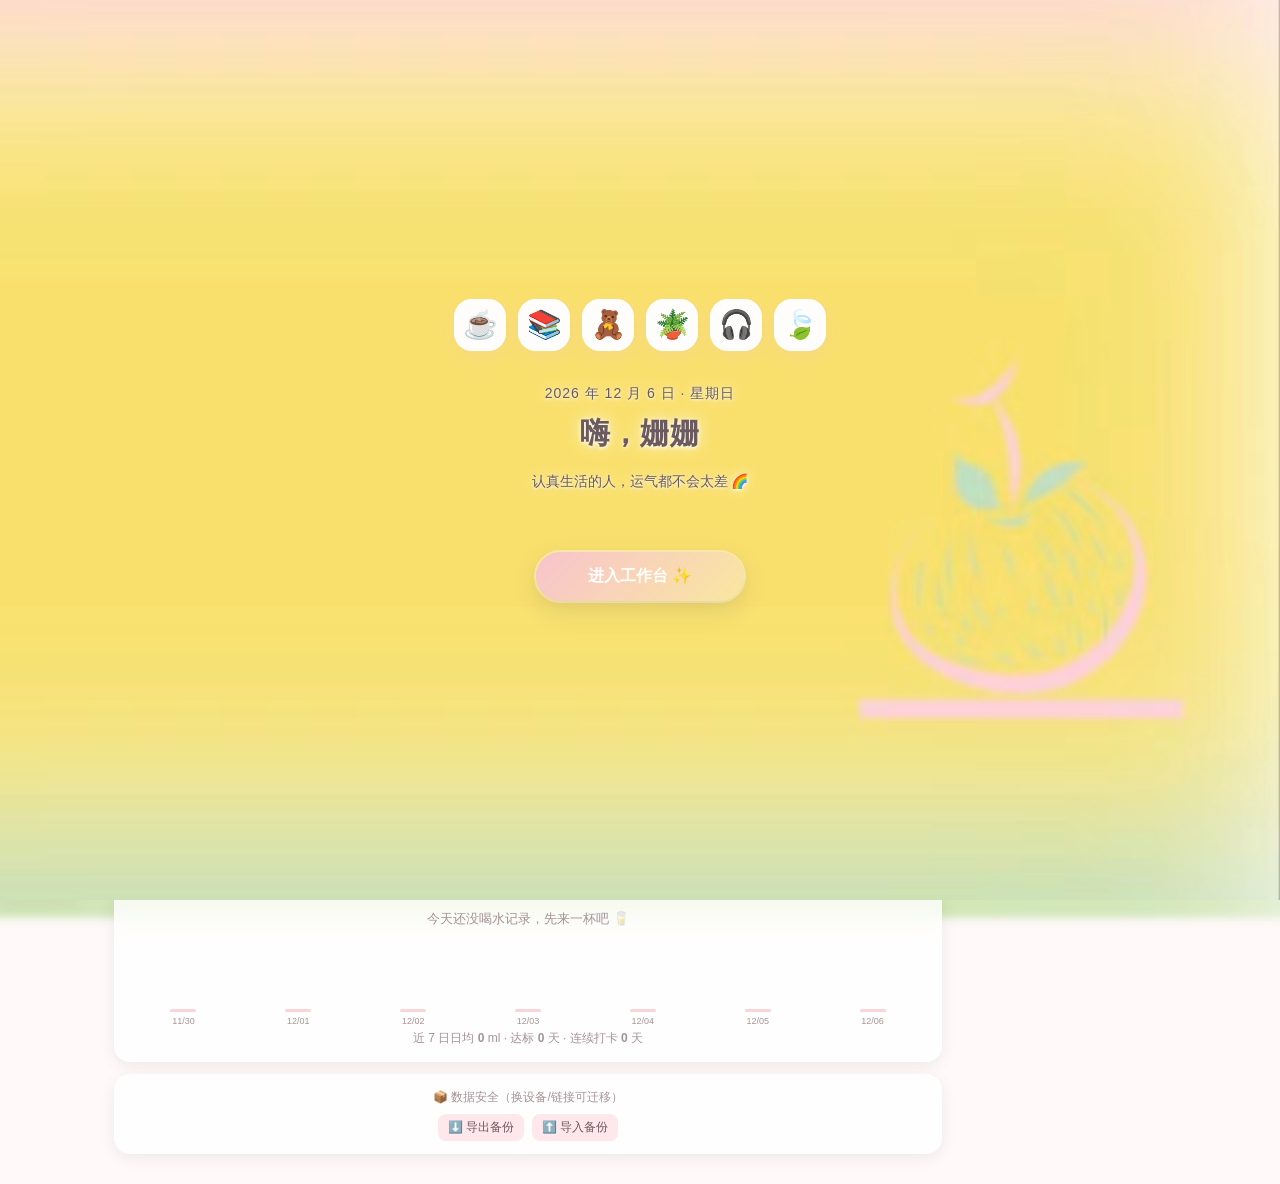
==== index.html @ f8df820a "Add files via upload" ====
<!DOCTYPE html>
<html lang="zh-CN">
<head>
<meta charset="UTF-8">
<meta name="viewport" content="width=device-width, initial-scale=1, viewport-fit=cover, user-scalable=no">
<meta name="theme-color" content="#FFF0F3">
<meta name="apple-mobile-web-app-capable" content="yes">
<meta name="mobile-web-app-capable" content="yes">
<meta name="apple-mobile-web-app-status-bar-style" content="default">
<meta name="apple-mobile-web-app-title" content="姗姗工作台">
<link rel="manifest" href="manifest.json?v=20260804q">
<link rel="icon" href="favicon-64.png?v=20260804q" type="image/png" sizes="64x64">
<link rel="icon" href="icon.svg?v=20260804q" type="image/svg+xml">
<link rel="apple-touch-icon" href="apple-touch-icon.png?v=20260804q" sizes="180x180">
<title>姗姗工作台</title>
<link rel="stylesheet" href="style.css?v=20260824a">
</head>
<body>

<!-- 开屏启动页 -->
<div id="splash">
  <div class="sp-icons" id="spIcons"></div>
  <div class="sp-date" id="spDate"></div>
  <div class="sp-hi">嗨，姗姗</div>
  <div class="sp-quote" id="spQuote"></div>
  <button class="sp-enter" id="spEnter">进入工作台 ✨</button>
</div>

<!-- 底部固定快捷栏 -->
<nav id="sidebar"></nav>

<!-- 主内容区 -->
<main id="main"></main>

<script src="lunar.js?v=20260804q"></script>
<script src="icons.js?v=20260815v"></script>
<script src="app.js?v=20260816e"></script>
<script src="app2.js?v=20260824b"></script>
<script src="app3.js?v=20260804u"></script>
<script src="app4.js?v=20260824a"></script>
<script src="app5.js?v=20260804t"></script>
<script src="app6.js?v=20260824a"></script>
</body>
</html>
---- style.css ----
:root{
  --bg:#FFF9F9;
  --blue:#F8C3CD; --blue-d:#D98A9A; --blue-l:#FFE8EC; --blue-m:#FAD4D6;
  --amber:#F9E79F; --amber-l:#FFF9D6; --amber-d:#C9B556;
  --green:#B8E0D2; --green-l:#E4F5EE; --green-d:#7ABAA6;
  --ink:#6B5A5E; --muted:#A59296; --line:#F3E8E8; --r:16px;
  --sw:76px; --bh:64px; --ic-bg:#FFFDFB;
}
*{box-sizing:border-box;-webkit-tap-highlight-color:transparent;}
html,body{margin:0;padding:0;}
body{
  font-family:-apple-system,BlinkMacSystemFont,"PingFang SC","Microsoft YaHei",sans-serif;
  background:#FFF9F9;
  min-height:100vh;color:var(--ink);font-size:14px;
}
body::before{
  content:'';position:fixed;inset:0;z-index:-1;
  background:url('bg.jpg') no-repeat center center;
  background-size:cover;
  filter:blur(4px) brightness(1.02);
  transform:scale(1.04);
}
h2,h3,h4{margin:0;}
/* ============ 开屏页 ============ */
#splash{
  position:fixed;inset:0;z-index:200;
  background:url('bg.jpg') no-repeat center center;
  background-size:cover;
  display:flex;flex-direction:column;align-items:center;justify-content:center;
  text-align:center;padding:32px 24px;
  transition:opacity .4s ease;
}
.emoji-ic{font-size:24px;line-height:1;display:block;text-align:center;}
.mod-card .ic[onclick]{transition:transform .15s ease, box-shadow .15s ease;}
.mod-card .ic[onclick]:hover{transform:scale(1.08);box-shadow:0 2px 10px rgba(200,120,140,.28);}
.sp-icons{display:flex;gap:12px;justify-content:center;margin-bottom:8px;}
.sp-icons span{
  width:52px;height:52px;display:flex;align-items:center;justify-content:center;
  border-radius:18px;overflow:hidden;
  background:var(--ic-bg);
  box-shadow:0 6px 18px rgba(248,195,205,.22);
  animation:float 3s ease-in-out infinite;
}
.sp-icons .emoji-ic{font-size:28px;}
@keyframes float{0%,100%{transform:translateY(0)}50%{transform:translateY(-8px)}}
.sp-date{margin-top:26px;font-size:14px;color:var(--ink);letter-spacing:1px;text-shadow:0 1px 3px rgba(255,255,255,.95),0 0 12px rgba(255,255,255,.7);}
.sp-hi{margin-top:10px;font-size:30px;font-weight:700;color:var(--ink);text-shadow:0 1px 4px rgba(255,255,255,.98),0 0 16px rgba(255,255,255,.75);}
.sp-quote{
  margin-top:16px;min-height:44px;max-width:300px;font-size:14px;line-height:1.7;
  color:var(--ink);transition:opacity .5s;text-shadow:0 1px 3px rgba(255,255,255,.95),0 0 12px rgba(255,255,255,.7);
}
.sp-enter{
  margin-top:38px;border:none;cursor:pointer;
  padding:14px 52px;border-radius:99px;font-size:16px;font-weight:600;color:#fff;
  background:linear-gradient(135deg,var(--blue),var(--amber));
  box-shadow:0 8px 24px rgba(107,90,94,.18),0 0 0 2px rgba(255,255,255,.45);
}
.sp-enter:active{transform:scale(.96);}
/* ============ 底部固定快捷栏 ============ */
#sidebar{
  position:fixed;top:0;left:0;bottom:0;width:var(--sw);z-index:60;
  background:rgba(255,255,255,.82);backdrop-filter:blur(12px);
  border-right:1px solid rgba(255,255,255,.45);
  display:flex;flex-direction:column;align-items:stretch;justify-content:flex-start;
  padding:12px 0;gap:5px;overflow-y:auto;overflow-x:hidden;
  box-shadow:2px 0 18px rgba(107,90,94,.12);
}
.tb-item{
  width:100%;padding:9px 2px 7px;margin:0;border-radius:14px;cursor:pointer;
  display:flex;flex-direction:column;align-items:center;justify-content:center;gap:4px;
  color:var(--muted);font-size:9px;line-height:1.15;text-decoration:none;
}
.tb-item .ic{
  width:42px;height:42px;display:flex;align-items:center;justify-content:center;
  border-radius:16px;overflow:hidden;flex:none;
  background:var(--ic-bg);
  box-shadow:0 4px 14px rgba(248,195,205,.20);
}
.tb-item .ic .emoji-ic{font-size:21px;}
.tb-item .nm{text-align:center;white-space:nowrap;letter-spacing:.2px;}
.tb-item.active{
  background:linear-gradient(135deg,var(--blue-l),var(--amber-l));
  color:var(--ink);font-weight:600;
}
.tb-item.active .ic{background:rgba(255,255,255,.9);box-shadow:0 6px 18px rgba(248,195,205,.30);}
.tb-item:active{transform:scale(.95);}
/* ============ 首页模块网格 ============ */
.mod-grid{display:grid;grid-template-columns:repeat(3,1fr);gap:12px;}
.mod-card{
  display:flex;flex-direction:column;align-items:center;gap:8px;
  padding:16px 6px;border-radius:var(--r);
  background:rgba(255,255,255,.78);backdrop-filter:blur(8px);
  border:1px solid rgba(255,255,255,.45);cursor:pointer;transition:.15s;
  box-shadow:0 4px 14px rgba(107,90,94,.10);
}
.mod-card:active{transform:scale(.96);}
.mod-card .ic{
  width:50px;height:50px;display:flex;align-items:center;justify-content:center;
  border-radius:22px;overflow:hidden;
  background:var(--ic-bg);
  box-shadow:0 6px 18px rgba(248,195,205,.20);
}
.mod-card .ic .emoji-ic{font-size:26px;}
.mod-card .nm{font-size:12px;color:var(--ink);font-weight:500;}
.mod-card.last{background:linear-gradient(135deg,var(--blue-l),var(--amber-l));border-color:transparent;}
/* ============ 首页顶部：问候 + 时钟 + 日期 ============ */
.home-hero{
  text-align:center;padding:26px 16px 22px;margin-bottom:14px;
  border-radius:22px;
  background:linear-gradient(150deg,rgba(255,255,255,.86),rgba(255,232,236,.72));
  border:1px solid rgba(255,255,255,.55);
  box-shadow:0 8px 24px rgba(107,90,94,.10);
  backdrop-filter:blur(10px);
}
.hero-greet{font-size:15px;color:var(--ink);font-weight:600;letter-spacing:.5px;}
.hero-clock{
  font-size:52px;font-weight:800;line-height:1.15;margin:6px 0 2px;
  color:var(--ink);letter-spacing:2px;
  font-variant-numeric:tabular-nums;font-feature-settings:"tnum";
  text-shadow:0 4px 14px rgba(248,195,205,.45);
}
.hero-date{font-size:15px;font-weight:600;color:var(--ink);}
.hero-lunar{font-size:12px;color:var(--muted);margin-top:3px;}
/* ============ 首页语录卡 ============ */
.quote-card{text-align:center;}
.quote-zh{font-size:17px;font-weight:600;line-height:1.75;color:var(--ink);}
.quote-en{font-size:12.5px;color:var(--muted);font-style:italic;line-height:1.7;margin-top:6px;}
/* ============ 每日喝水 ============ */
.wt-total{text-align:center;margin:6px 0 8px;}
.wt-total b{font-size:32px;font-weight:800;color:var(--blue-d);font-variant-numeric:tabular-nums;}
.wt-total span{font-size:13px;color:var(--muted);}
.wt-track{height:12px;border-radius:99px;background:var(--blue-l);overflow:hidden;}
.wt-fill{height:100%;border-radius:99px;background:linear-gradient(90deg,var(--green),var(--blue));transition:width .35s ease;}
.wt-quick{display:flex;gap:8px;flex-wrap:wrap;justify-content:center;margin-top:12px;}
.wt-week{display:flex;align-items:flex-end;justify-content:space-between;gap:6px;height:70px;margin:14px 0 4px;}
.wt-col{flex:1;display:flex;flex-direction:column;align-items:center;justify-content:flex-end;gap:4px;}
.wt-bar2{width:100%;max-width:26px;border-radius:6px 6px 3px 3px;background:var(--blue-m);}
.wt-bar2.ok{background:var(--green);}
.wt-col span{font-size:9px;color:var(--muted);white-space:nowrap;}
/* ============ 主区 ============ */
#main{padding:18px 16px;max-width:860px;margin-left:calc(var(--sw) + 22px);margin-right:auto;}
.page-title{font-size:20px;font-weight:700;margin-bottom:4px;}
.page-sub{color:var(--muted);font-size:12px;margin-bottom:14px;}
.subtabs{display:flex;flex-wrap:wrap;gap:8px;margin:12px 0 14px;}
.subtabs .btn{flex:0 0 auto;}
.card{
  background:rgba(255,255,255,.78);backdrop-filter:blur(10px);
  border-radius:var(--r);padding:14px;margin-bottom:12px;
  border:1px solid rgba(255,255,255,.45);
  box-shadow:0 4px 14px rgba(107,90,94,.10);
}
.card h3{font-size:15px;margin-bottom:10px;display:flex;align-items:center;gap:6px;}
.row{display:flex;gap:8px;flex-wrap:wrap;align-items:center;}
.row.mt{margin-top:8px;}
input,select,textarea{
  border:1px solid rgba(255,255,255,.55);border-radius:12px;padding:9px 10px;font-size:14px;
  background:rgba(255,255,255,.72);backdrop-filter:blur(6px);
  color:var(--ink);outline:none;min-width:0;font-family:inherit;
}
input:focus,select:focus,textarea:focus{border-color:var(--blue);}
textarea{width:100%;resize:vertical;}
input[type=number]{width:86px;}
input[type=date],input[type=month],input[type=time]{width:auto;}
.grow{flex:1;min-width:120px;}
.btn{
  border:none;border-radius:12px;padding:9px 15px;font-size:13px;cursor:pointer;
  background:linear-gradient(135deg,var(--blue),var(--blue-m));color:#fff;font-weight:500;
  white-space:nowrap;
}
.btn.pink{background:linear-gradient(135deg,var(--blue),var(--amber));}
.btn.ghost{background:var(--blue-l);color:var(--ink);}
.btn.warn{background:var(--amber-l);color:var(--amber-d);}
.btn.sm{padding:5px 10px;font-size:12px;border-radius:8px;}
.btn:active{transform:scale(.96);}
.btn:disabled{opacity:.5;}
/* 列表 */
.list-item{
  display:flex;align-items:flex-start;gap:8px;padding:10px 2px;
  border-bottom:1px dashed var(--line);
}
.list-item:last-child{border-bottom:none;}
.li-main{flex:1;min-width:0;word-break:break-all;}
.li-sub{font-size:12px;color:var(--muted);margin-top:2px;word-break:break-all;white-space:pre-wrap;}
.empty{color:var(--muted);font-size:13px;text-align:center;padding:14px 0;}
/* 标签 */
.tag{display:inline-block;padding:2px 8px;border-radius:99px;font-size:11px;margin-right:4px;}
.tag.b{background:var(--blue-l);color:var(--blue-d);}
.tag.p{background:var(--amber-l);color:var(--amber-d);}
.tag.g{background:var(--green-l);color:var(--green-d);}
.tag.y{background:var(--amber-l);color:var(--amber-d);}
.tag.r{background:#FDEAE8;color:#D86A5C;}
/* 每日明细（按日分组） */
.day-group{margin-bottom:12px;padding:8px 10px;border-radius:14px;background:rgba(255,255,255,.45);border:1px solid rgba(255,255,255,.5);}
.day-group:last-child{margin-bottom:0;}
.day-head{display:flex;justify-content:space-between;align-items:center;margin-bottom:4px;cursor:pointer;user-select:none;}
.day-date{font-weight:700;color:var(--ink);font-size:13px;}
.day-sum{display:flex;align-items:center;gap:0;}
.day-arrow{margin-left:8px;font-size:13px;color:var(--blue-d);}
.day-detail{margin-top:4px;}
.kd-done-wrap{margin-top:6px;border-top:1px dashed var(--line);padding-top:6px;}
.kd-done-head{display:flex;justify-content:space-between;align-items:center;cursor:pointer;user-select:none;padding:6px 2px;font-weight:700;color:var(--ink);font-size:13px;}
.kd-done-head .day-arrow{color:var(--green-d);}
.day-sum .exp{color:var(--blue-d);}
.day-sum .inc{color:var(--green-d);}
.list-item.sub{padding:8px 2px;border-bottom:1px dashed var(--line);}
.list-item.sub:last-child{border-bottom:none;}
/* 统计 */
.stat-grid{display:grid;grid-template-columns:repeat(3,1fr);gap:10px;}
.stat-grid.g2{grid-template-columns:repeat(2,1fr);}
.stat{
  background:rgba(255,255,255,.72);backdrop-filter:blur(8px);
  border-radius:12px;padding:12px 8px;text-align:center;
  border:1px solid rgba(255,255,255,.45);
}
.stat .num{font-size:22px;font-weight:700;color:var(--blue-d);}
.stat .num.pk{color:var(--amber-d);}
.stat .lb{font-size:11px;color:var(--muted);margin-top:3px;}
/* 进度条 */
.bar{height:8px;background:#F5F0E8;border-radius:99px;overflow:hidden;margin:6px 0 2px;}
.bar>i{display:block;height:100%;border-radius:99px;background:linear-gradient(90deg,var(--blue),var(--amber));}
.bar>i.over{background:linear-gradient(90deg,var(--blue-m),var(--blue-d));}
/* 选项卡 */
.tabs{display:flex;gap:6px;flex-wrap:wrap;margin-bottom:12px;}
.tab{
  padding:7px 13px;border-radius:99px;
  background:rgba(255,255,255,.72);backdrop-filter:blur(6px);
  border:1px solid rgba(255,255,255,.45);
  font-size:13px;cursor:pointer;color:var(--muted);
}
.tab.active{
  background:linear-gradient(135deg,var(--blue-l),var(--amber-l));
  border-color:transparent;color:var(--ink);font-weight:600;
}
/* 任务 */
.todo{display:flex;align-items:flex-start;gap:9px;padding:10px 2px;border-bottom:1px dashed var(--line);}
.todo:last-child{border-bottom:none;}
.todo .ck{
  width:20px;height:20px;border-radius:7px;border:2px solid var(--green);flex-shrink:0;
  margin-top:1px;cursor:pointer;display:flex;align-items:center;justify-content:center;
  font-size:13px;color:#fff;
}
.todo.done .ck{background:linear-gradient(135deg,var(--blue),var(--amber));border-color:transparent;}
.todo.done .li-main{text-decoration:line-through;color:var(--muted);}
/* 日历 */
.cal-grid{display:grid;grid-template-columns:repeat(7,1fr);gap:4px;text-align:center;}
.cal-wd{font-size:11px;color:var(--muted);padding:4px 0;}
.cal-day{
  aspect-ratio:1;display:flex;flex-direction:column;align-items:center;justify-content:center;
  border-radius:10px;font-size:13px;cursor:pointer;position:relative;
}
.cal-day.today{background:var(--blue-l);font-weight:700;}
.cal-day.sel{background:linear-gradient(135deg,var(--blue),var(--amber));color:#fff;}
.cal-day .cal-num{font-size:13px;line-height:1.1;}
.cal-day.today .cal-num{font-weight:700;}
.cal-lunar{font-size:9px;color:var(--muted);line-height:1;margin-top:1px;}
.cal-fest{font-size:9px;color:var(--amber-d);line-height:1;margin-top:1px;font-weight:600;}
.cal-day.sel .cal-lunar,.cal-day.sel .cal-fest{color:#fff;}
.cal-day.today .cal-lunar{color:var(--blue-d);}
.cal-day .dot{width:5px;height:5px;border-radius:50%;background:var(--amber);position:absolute;top:4px;right:4px;}
.cal-day.sel .dot{background:#fff;}
.cal-legend{font-size:10px;color:var(--muted);margin-top:8px;text-align:center;}
.fest-card{display:flex;align-items:center;justify-content:space-between;padding:9px 2px;border-bottom:1px solid var(--line);}
.fest-card:last-child{border-bottom:none;}
.fest-name{font-weight:600;font-size:14px;}
.fest-date{font-size:11px;color:var(--muted);margin-top:1px;}
.fest-days{color:var(--blue-d);font-weight:700;font-size:13px;white-space:nowrap;margin-left:8px;}
.fest-kind{display:inline-block;font-size:9px;font-weight:600;color:#fff;background:var(--amber);border-radius:6px;padding:1px 5px;margin-left:5px;vertical-align:middle;}
.fest-kind.term{background:var(--blue);}
.fest-kind.lun{background:var(--green);}
/* 还款管理 */
.repay-section{margin-top:4px;}
.repay-alert{margin-top:10px;padding:9px 12px;border-radius:12px;background:var(--amber-l);color:var(--amber-d);font-size:13px;font-weight:600;line-height:1.5;}
.repay-alert.ok{background:var(--blue-l);color:var(--blue-d);}
.repay-card .li-sub{font-size:12px;color:var(--muted);}
/* 诗词 */
.poem-body{text-align:center;line-height:2;font-size:16px;margin:8px 0;}
.poem-sec{background:rgba(255,255,255,.72);backdrop-filter:blur(6px);border-radius:10px;padding:10px 12px;margin-top:8px;font-size:13px;line-height:1.8;border:1px solid rgba(255,255,255,.45);}
.poem-sec b{color:var(--blue-d);}
/* 复盘 */
.rev-field{margin-bottom:10px;}
.rev-field label{font-size:13px;font-weight:600;display:block;margin-bottom:4px;color:var(--muted);}
details.rev-item{border-bottom:1px dashed var(--line);padding:8px 0;}
details.rev-item summary{cursor:pointer;font-weight:600;font-size:14px;list-style:none;display:flex;justify-content:space-between;align-items:center;}
details.rev-item summary::-webkit-details-marker{display:none;}
.rev-view{font-size:13px;line-height:1.8;margin-top:8px;}
.rev-view b{color:var(--blue-d);display:block;margin-top:6px;}
/* 倒计时 */
.cd-item{display:flex;align-items:center;gap:14px;}
.cd-num{min-width:100px;text-align:center;}
.cd-big{font-size:38px;font-weight:800;color:var(--blue-d);line-height:1;}
.cd-unit{font-size:12px;color:var(--muted);}
.cd-today{font-size:18px;color:var(--amber-d);font-weight:700;}
.cd-info{flex:1;min-width:0;}
.cd-note{margin-top:4px;font-size:12px;color:var(--muted);}
/* 习惯打卡 */
.habit-off{opacity:.55;}
.hbDay{vertical-align:middle;margin-right:3px;}
/* 打卡记录后台查询 */
.log-box{margin-top:2px;}
.log-sum{cursor:pointer;font-weight:700;font-size:15px;padding:4px 0;}
.log-sum .li-sub{font-weight:400;}
.log-list{max-height:340px;overflow-y:auto;border-top:1px dashed var(--line);padding-top:6px;}
.log-row{display:flex;align-items:center;gap:8px;padding:5px 6px;border-radius:8px;background:var(--amber-l);margin-bottom:4px;}
.log-date{font-variant-numeric:tabular-nums;color:var(--muted);font-size:12px;min-width:84px;}
.log-name{flex:1;min-width:0;font-weight:600;overflow:hidden;text-overflow:ellipsis;white-space:nowrap;}
.log-time{font-variant-numeric:tabular-nums;color:var(--blue);font-weight:600;font-size:13px;min-width:46px;text-align:right;}
/* 习惯打卡热力图 */
.heat-wrap{overflow-x:auto;padding-bottom:6px;}
.heat-grid{display:flex;gap:3px;}
.heat-col{display:flex;flex-direction:column;gap:3px;}
.heat{width:11px;height:11px;border-radius:2px;background:#F5F0E8;flex:0 0 auto;}
.heat-0{background:#F5F0E8;}
.heat-1{background:var(--blue-l);}
.heat-2{background:var(--amber-l);}
.heat-3{background:var(--green);}
.heat-4{background:var(--green-d);}
.heat-m{font-size:9px;color:var(--muted);height:11px;line-height:11px;margin-bottom:2px;white-space:nowrap;}

/* 手机适配 */
@media (max-width:480px){
  :root{--sw:64px;}
  #main{padding:14px 10px;margin-left:calc(var(--sw) + 10px);}
  .stat .num{font-size:19px;}
  .stat-grid{gap:7px;}
  input,select{padding:9px 8px;}
  .cd-num{min-width:82px;}
  .cd-big{font-size:32px;}
  .mod-grid{grid-template-columns:repeat(2,1fr);}
  .home-hero{padding:20px 10px 18px;}
  .hero-clock{font-size:40px;letter-spacing:1px;}
  .hero-date{font-size:13.5px;}
  .quote-zh{font-size:15.5px;}
  .wt-total b{font-size:27px;}
  .wt-col span{font-size:8px;}
}
/* 宠物库存概览 */
.stock-card{flex:1;min-width:108px;background:var(--amber-l);border-radius:12px;padding:8px 12px;text-align:center;}
.stock-num{font-size:22px;font-weight:800;line-height:1.15;}
.stock-u{font-size:12px;font-weight:600;}

/* 30天人生重启计划 */
.bar-fill{height:100%;border-radius:99px;background:linear-gradient(90deg,var(--blue),var(--amber));transition:width .3s;}
.rb-grid{display:grid;grid-template-columns:repeat(6,1fr);gap:8px;}
.rb-cell{
  position:relative;border-radius:12px;padding:10px 6px 8px;text-align:center;cursor:pointer;
  background:rgba(255,255,255,.72);backdrop-filter:blur(6px);
  border:1px solid rgba(255,255,255,.45);
}
.rb-cell.done{background:linear-gradient(135deg,var(--blue-l),var(--amber-l));}
.rb-cell.today{border-color:var(--amber-d);border-width:2px;}
.rb-cell.view{box-shadow:0 0 0 2px var(--blue-d);}
.rb-d{font-size:12px;color:var(--muted);font-weight:700;}
.rb-t{font-size:11px;line-height:1.3;margin-top:3px;color:var(--ink);min-height:28px;display:flex;align-items:center;justify-content:center;}
.rb-ck{position:absolute;top:4px;right:6px;font-size:11px;font-weight:700;color:var(--amber-d);}
.rb-cell.done .rb-ck{color:var(--blue-d);}
@media (max-width:480px){ .rb-grid{grid-template-columns:repeat(5,1fr);} }
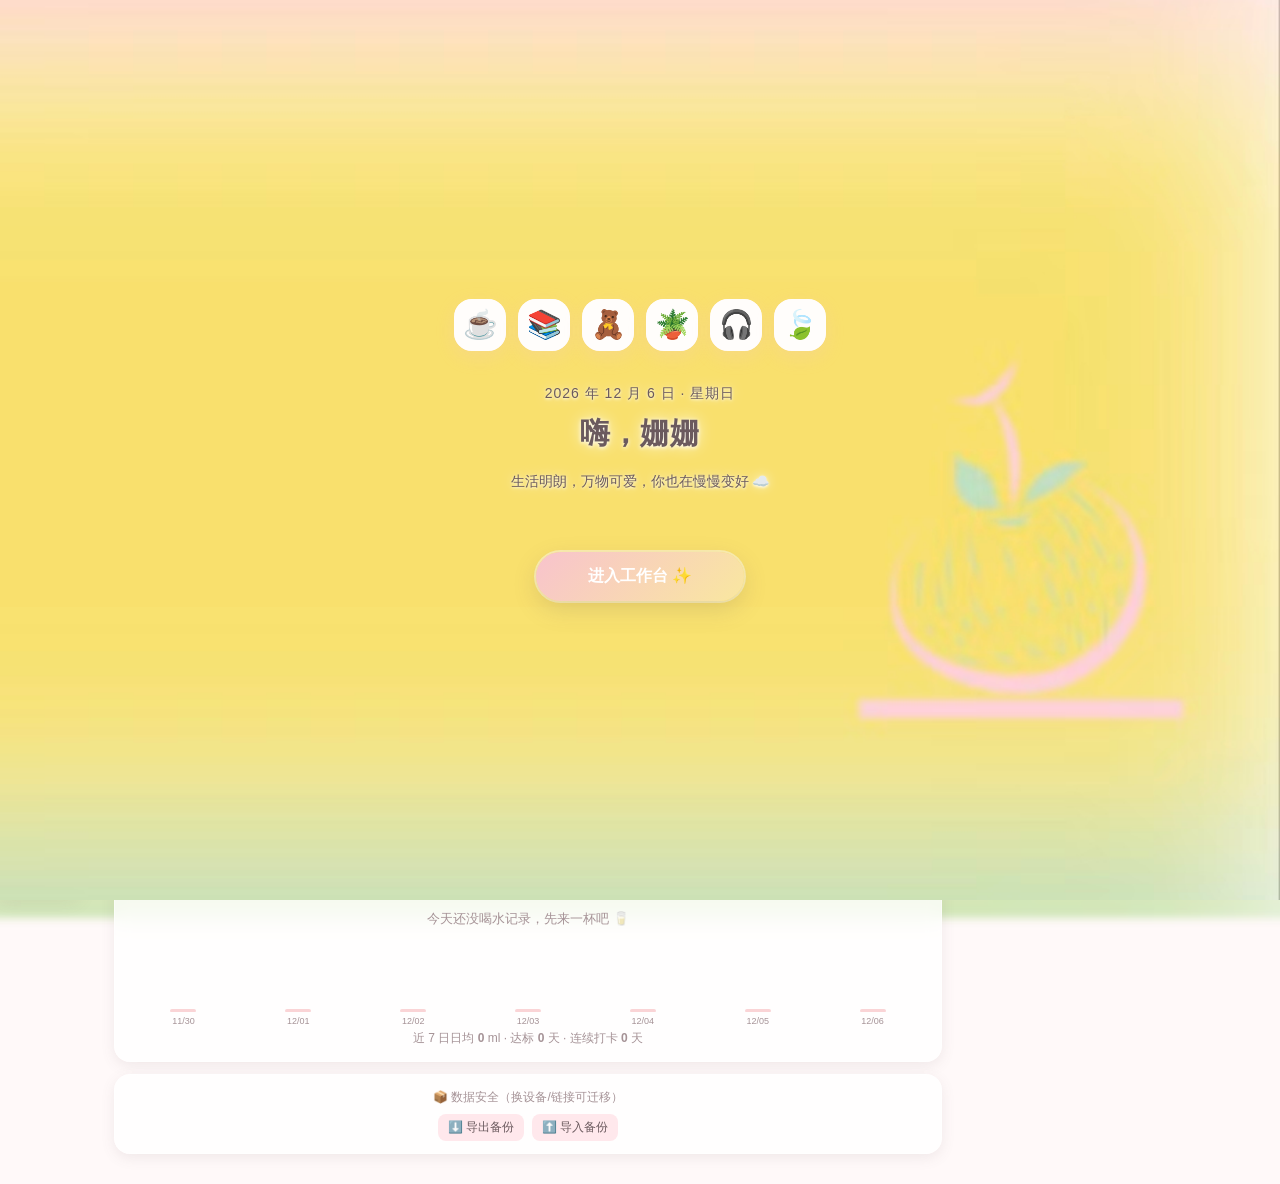
==== commit 5a1770b6: "Add files via upload" ====
--- a/index.html
+++ b/index.html
@@ -34,11 +34,11 @@
 
 <script src="lunar.js?v=20260804q"></script>
 <script src="icons.js?v=20260815v"></script>
-<script src="app.js?v=20260816e"></script>
+<script src="app.js?v=20260830b"></script>
 <script src="app2.js?v=20260824b"></script>
 <script src="app3.js?v=20260804u"></script>
 <script src="app4.js?v=20260824a"></script>
 <script src="app5.js?v=20260804t"></script>
-<script src="app6.js?v=20260824a"></script>
+<script src="app6.js?v=20260830a"></script>
 </body>
 </html>
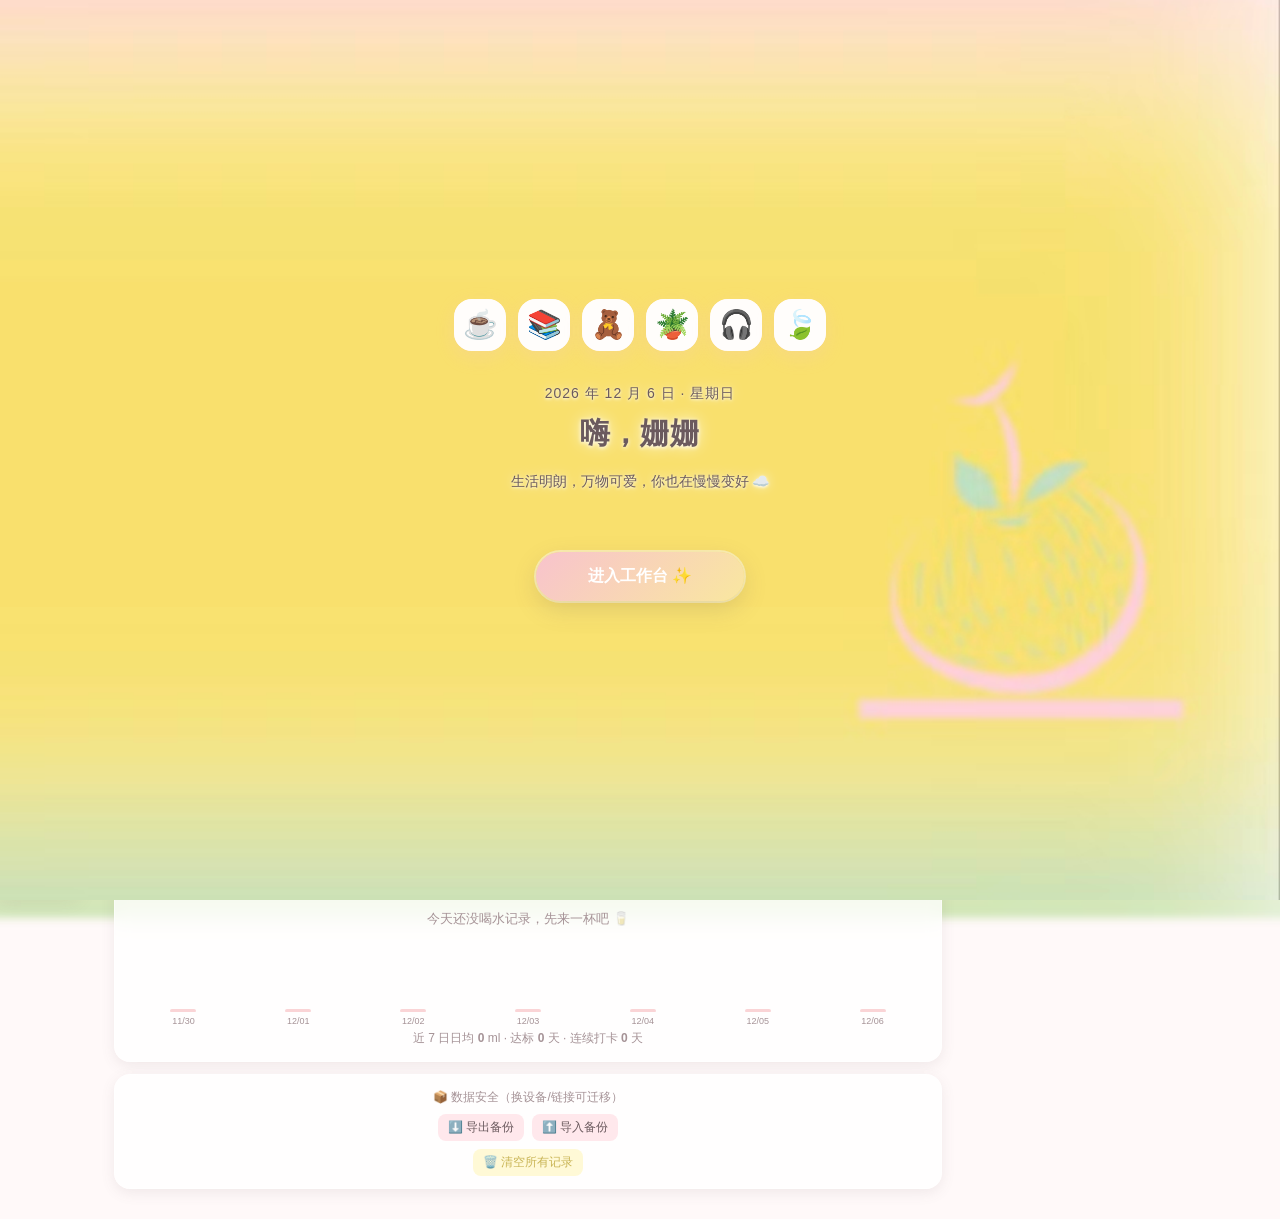
==== commit e2fc526c: "Add files via upload" ====
--- a/index.html
+++ b/index.html
@@ -34,7 +34,7 @@
 
 <script src="lunar.js?v=20260804q"></script>
 <script src="icons.js?v=20260815v"></script>
-<script src="app.js?v=20260830b"></script>
+<script src="app.js?v=20260928a"></script>
 <script src="app2.js?v=20260824b"></script>
 <script src="app3.js?v=20260804u"></script>
 <script src="app4.js?v=20260824a"></script>
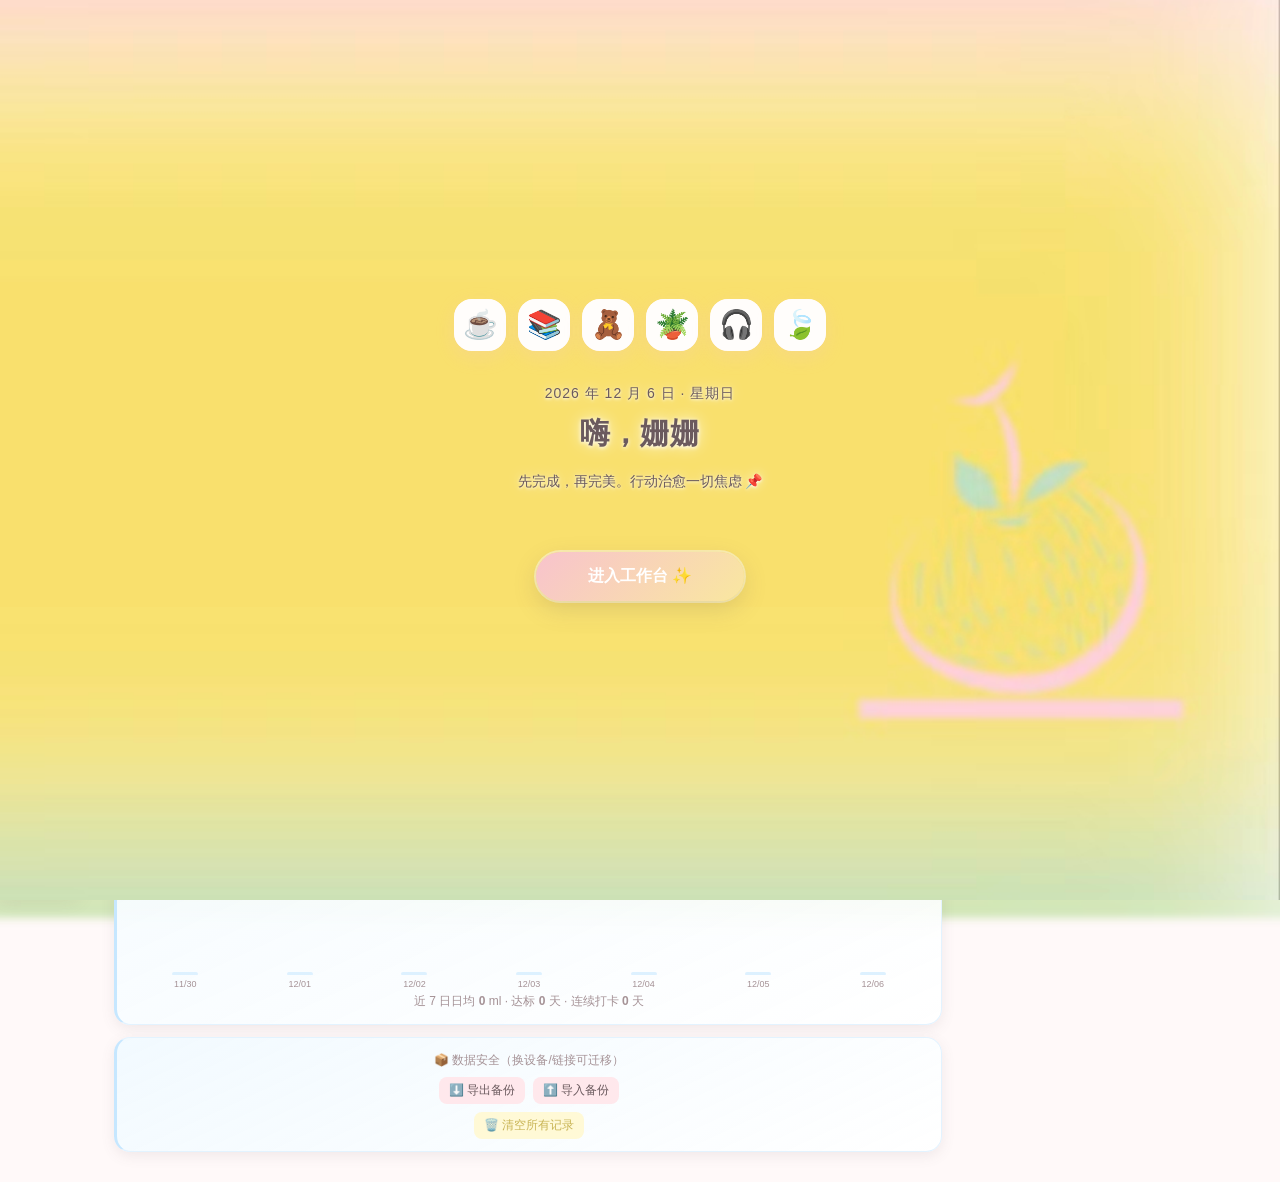
==== commit c6c33173: "Add files via upload" ====
--- a/index.html
+++ b/index.html
@@ -1,44 +1,45 @@
-<!DOCTYPE html>
-<html lang="zh-CN">
-<head>
-<meta charset="UTF-8">
-<meta name="viewport" content="width=device-width, initial-scale=1, viewport-fit=cover, user-scalable=no">
-<meta name="theme-color" content="#FFF0F3">
-<meta name="apple-mobile-web-app-capable" content="yes">
-<meta name="mobile-web-app-capable" content="yes">
-<meta name="apple-mobile-web-app-status-bar-style" content="default">
-<meta name="apple-mobile-web-app-title" content="姗姗工作台">
-<link rel="manifest" href="manifest.json?v=20260804q">
-<link rel="icon" href="favicon-64.png?v=20260804q" type="image/png" sizes="64x64">
-<link rel="icon" href="icon.svg?v=20260804q" type="image/svg+xml">
-<link rel="apple-touch-icon" href="apple-touch-icon.png?v=20260804q" sizes="180x180">
-<title>姗姗工作台</title>
-<link rel="stylesheet" href="style.css?v=20260824a">
-</head>
-<body>
-
-<!-- 开屏启动页 -->
-<div id="splash">
-  <div class="sp-icons" id="spIcons"></div>
-  <div class="sp-date" id="spDate"></div>
-  <div class="sp-hi">嗨，姗姗</div>
-  <div class="sp-quote" id="spQuote"></div>
-  <button class="sp-enter" id="spEnter">进入工作台 ✨</button>
-</div>
-
-<!-- 底部固定快捷栏 -->
-<nav id="sidebar"></nav>
-
-<!-- 主内容区 -->
-<main id="main"></main>
-
-<script src="lunar.js?v=20260804q"></script>
-<script src="icons.js?v=20260815v"></script>
-<script src="app.js?v=20260928a"></script>
-<script src="app2.js?v=20260824b"></script>
-<script src="app3.js?v=20260804u"></script>
-<script src="app4.js?v=20260824a"></script>
-<script src="app5.js?v=20260804t"></script>
-<script src="app6.js?v=20260830a"></script>
-</body>
-</html>
+<!DOCTYPE html>
+<html lang="zh-CN">
+<head>
+<meta charset="UTF-8">
+<meta name="viewport" content="width=device-width, initial-scale=1, viewport-fit=cover, user-scalable=no">
+<meta name="theme-color" content="#FFF0F3">
+<meta name="apple-mobile-web-app-capable" content="yes">
+<meta name="mobile-web-app-capable" content="yes">
+<meta name="apple-mobile-web-app-status-bar-style" content="default">
+<meta name="apple-mobile-web-app-title" content="姗姗工作台">
+<link rel="manifest" href="manifest.json?v=20261112i">
+<link rel="icon" href="favicon-64.png?v=20261112i" type="image/png" sizes="64x64">
+<link rel="icon" href="icon.svg?v=20261112i" type="image/svg+xml">
+<link rel="apple-touch-icon" href="apple-touch-icon.png?v=20261112i" sizes="180x180">
+<title>姗姗工作台</title>
+<link rel="stylesheet" href="style.css?v=20261112i">
+<link rel="stylesheet" href="habit.css?v=20261112i">
+</head>
+<body>
+
+<!-- 开屏启动页 -->
+<div id="splash">
+  <div class="sp-icons" id="spIcons"></div>
+  <div class="sp-date" id="spDate"></div>
+  <div class="sp-hi">嗨，姗姗</div>
+  <div class="sp-quote" id="spQuote"></div>
+  <button class="sp-enter" id="spEnter">进入工作台 ✨</button>
+</div>
+
+<!-- 底部固定快捷栏 -->
+<nav id="sidebar"></nav>
+
+<!-- 主内容区 -->
+<main id="main"></main>
+
+<script src="lunar.js?v=20261112i"></script>
+<script src="icons.js?v=20261112i"></script>
+<script src="app.js?v=20261112i"></script>
+<script src="app2.js?v=20261112i"></script>
+<script src="habit.js?v=20261112i"></script>
+<script src="focus.js?v=20261112i"></script>
+<script src="app4.js?v=20261112i"></script>
+<script src="app6.js?v=20261112i"></script>
+</body>
+</html>
--- a/style.css
+++ b/style.css
@@ -5,6 +5,11 @@
   --green:#B8E0D2; --green-l:#E4F5EE; --green-d:#7ABAA6;
   --ink:#6B5A5E; --muted:#A59296; --line:#F3E8E8; --r:16px;
   --sw:76px; --bh:64px; --ic-bg:#FFFDFB;
+  /* 参考色板 */
+  --c1:#c6e7ff; --c2:#d4f6ff; --c3:#feee91; --c4:#cdc1ff; --c5:#a0d683;
+  --c6:#ffc5c5; --c7:#618264; --c8:#ffc96f; --c9:#a8df8e; --c10:#f975aa;
+  /* 当前模块主题（app.js 的 applyTheme 按模块覆盖） */
+  --mod:#c6e7ff; --mod-soft:#f3faff; --mod-line:#e3f3ff; --mod-deep:#6b707b; --mod-ic:#ddf1ff;
 }
 *{box-sizing:border-box;-webkit-tap-highlight-color:transparent;}
 html,body{margin:0;padding:0;}
@@ -73,16 +78,16 @@
 .tb-item .ic{
   width:42px;height:42px;display:flex;align-items:center;justify-content:center;
   border-radius:16px;overflow:hidden;flex:none;
-  background:var(--ic-bg);
+  background:var(--ic-soft,var(--ic-bg));
   box-shadow:0 4px 14px rgba(248,195,205,.20);
 }
 .tb-item .ic .emoji-ic{font-size:21px;}
 .tb-item .nm{text-align:center;white-space:nowrap;letter-spacing:.2px;}
 .tb-item.active{
-  background:linear-gradient(135deg,var(--blue-l),var(--amber-l));
+  background:var(--mod-soft);
   color:var(--ink);font-weight:600;
 }
-.tb-item.active .ic{background:rgba(255,255,255,.9);box-shadow:0 6px 18px rgba(248,195,205,.30);}
+.tb-item.active .ic{background:var(--mod-ic);box-shadow:0 0 0 2px var(--mod),0 6px 18px rgba(107,90,94,.16);}
 .tb-item:active{transform:scale(.95);}
 /* ============ 首页模块网格 ============ */
 .mod-grid{display:grid;grid-template-columns:repeat(3,1fr);gap:12px;}
@@ -107,8 +112,8 @@
 .home-hero{
   text-align:center;padding:26px 16px 22px;margin-bottom:14px;
   border-radius:22px;
-  background:linear-gradient(150deg,rgba(255,255,255,.86),rgba(255,232,236,.72));
-  border:1px solid rgba(255,255,255,.55);
+  background:linear-gradient(150deg,var(--mod-soft),rgba(255,255,255,.88));
+  border:1px solid var(--mod-line);
   box-shadow:0 8px 24px rgba(107,90,94,.10);
   backdrop-filter:blur(10px);
 }
@@ -127,29 +132,29 @@
 .quote-en{font-size:12.5px;color:var(--muted);font-style:italic;line-height:1.7;margin-top:6px;}
 /* ============ 每日喝水 ============ */
 .wt-total{text-align:center;margin:6px 0 8px;}
-.wt-total b{font-size:32px;font-weight:800;color:var(--blue-d);font-variant-numeric:tabular-nums;}
+.wt-total b{font-size:32px;font-weight:800;color:var(--mod-deep);font-variant-numeric:tabular-nums;}
 .wt-total span{font-size:13px;color:var(--muted);}
-.wt-track{height:12px;border-radius:99px;background:var(--blue-l);overflow:hidden;}
-.wt-fill{height:100%;border-radius:99px;background:linear-gradient(90deg,var(--green),var(--blue));transition:width .35s ease;}
+.wt-track{height:12px;border-radius:99px;background:var(--mod-line);overflow:hidden;}
+.wt-fill{height:100%;border-radius:99px;background:linear-gradient(90deg,var(--mod-ic),var(--mod));transition:width .35s ease;}
 .wt-quick{display:flex;gap:8px;flex-wrap:wrap;justify-content:center;margin-top:12px;}
 .wt-week{display:flex;align-items:flex-end;justify-content:space-between;gap:6px;height:70px;margin:14px 0 4px;}
 .wt-col{flex:1;display:flex;flex-direction:column;align-items:center;justify-content:flex-end;gap:4px;}
-.wt-bar2{width:100%;max-width:26px;border-radius:6px 6px 3px 3px;background:var(--blue-m);}
-.wt-bar2.ok{background:var(--green);}
+.wt-bar2{width:100%;max-width:26px;border-radius:6px 6px 3px 3px;background:var(--mod-ic);}
+.wt-bar2.ok{background:var(--mod);}
 .wt-col span{font-size:9px;color:var(--muted);white-space:nowrap;}
 /* ============ 主区 ============ */
 #main{padding:18px 16px;max-width:860px;margin-left:calc(var(--sw) + 22px);margin-right:auto;}
-.page-title{font-size:20px;font-weight:700;margin-bottom:4px;}
+.page-title{font-size:20px;font-weight:700;margin-bottom:4px;border-left:4px solid var(--mod);padding-left:10px;}
 .page-sub{color:var(--muted);font-size:12px;margin-bottom:14px;}
 .subtabs{display:flex;flex-wrap:wrap;gap:8px;margin:12px 0 14px;}
 .subtabs .btn{flex:0 0 auto;}
 .card{
-  background:rgba(255,255,255,.78);backdrop-filter:blur(10px);
+  background:linear-gradient(155deg,var(--mod-soft),rgba(255,255,255,.88));backdrop-filter:blur(10px);
   border-radius:var(--r);padding:14px;margin-bottom:12px;
-  border:1px solid rgba(255,255,255,.45);
+  border:1px solid var(--mod-line);border-left:3px solid var(--mod);
   box-shadow:0 4px 14px rgba(107,90,94,.10);
 }
-.card h3{font-size:15px;margin-bottom:10px;display:flex;align-items:center;gap:6px;}
+.card h3{font-size:15px;margin-bottom:10px;display:flex;align-items:center;gap:6px;color:var(--mod-deep);}
 .row{display:flex;gap:8px;flex-wrap:wrap;align-items:center;}
 .row.mt{margin-top:8px;}
 input,select,textarea{
@@ -190,7 +195,7 @@
 .tag.y{background:var(--amber-l);color:var(--amber-d);}
 .tag.r{background:#FDEAE8;color:#D86A5C;}
 /* 每日明细（按日分组） */
-.day-group{margin-bottom:12px;padding:8px 10px;border-radius:14px;background:rgba(255,255,255,.45);border:1px solid rgba(255,255,255,.5);}
+.day-group{margin-bottom:12px;padding:8px 10px;border-radius:14px;background:var(--mod-soft);border:1px solid var(--mod-line);}
 .day-group:last-child{margin-bottom:0;}
 .day-head{display:flex;justify-content:space-between;align-items:center;margin-bottom:4px;cursor:pointer;user-select:none;}
 .day-date{font-weight:700;color:var(--ink);font-size:13px;}
@@ -208,16 +213,16 @@
 .stat-grid{display:grid;grid-template-columns:repeat(3,1fr);gap:10px;}
 .stat-grid.g2{grid-template-columns:repeat(2,1fr);}
 .stat{
-  background:rgba(255,255,255,.72);backdrop-filter:blur(8px);
+  background:linear-gradient(155deg,var(--mod-soft),rgba(255,255,255,.88));backdrop-filter:blur(8px);
   border-radius:12px;padding:12px 8px;text-align:center;
-  border:1px solid rgba(255,255,255,.45);
-}
-.stat .num{font-size:22px;font-weight:700;color:var(--blue-d);}
+  border:1px solid var(--mod-line);
+}
+.stat .num{font-size:22px;font-weight:700;color:var(--mod-deep);}
 .stat .num.pk{color:var(--amber-d);}
 .stat .lb{font-size:11px;color:var(--muted);margin-top:3px;}
 /* 进度条 */
 .bar{height:8px;background:#F5F0E8;border-radius:99px;overflow:hidden;margin:6px 0 2px;}
-.bar>i{display:block;height:100%;border-radius:99px;background:linear-gradient(90deg,var(--blue),var(--amber));}
+.bar>i{display:block;height:100%;border-radius:99px;background:linear-gradient(90deg,var(--mod-ic),var(--mod));}
 .bar>i.over{background:linear-gradient(90deg,var(--blue-m),var(--blue-d));}
 /* 选项卡 */
 .tabs{display:flex;gap:6px;flex-wrap:wrap;margin-bottom:12px;}
@@ -228,8 +233,8 @@
   font-size:13px;cursor:pointer;color:var(--muted);
 }
 .tab.active{
-  background:linear-gradient(135deg,var(--blue-l),var(--amber-l));
-  border-color:transparent;color:var(--ink);font-weight:600;
+  background:var(--mod-ic);
+  border-color:var(--mod-line);color:var(--mod-deep);font-weight:600;
 }
 /* 任务 */
 .todo{display:flex;align-items:flex-start;gap:9px;padding:10px 2px;border-bottom:1px dashed var(--line);}
@@ -267,23 +272,6 @@
 .fest-kind{display:inline-block;font-size:9px;font-weight:600;color:#fff;background:var(--amber);border-radius:6px;padding:1px 5px;margin-left:5px;vertical-align:middle;}
 .fest-kind.term{background:var(--blue);}
 .fest-kind.lun{background:var(--green);}
-/* 还款管理 */
-.repay-section{margin-top:4px;}
-.repay-alert{margin-top:10px;padding:9px 12px;border-radius:12px;background:var(--amber-l);color:var(--amber-d);font-size:13px;font-weight:600;line-height:1.5;}
-.repay-alert.ok{background:var(--blue-l);color:var(--blue-d);}
-.repay-card .li-sub{font-size:12px;color:var(--muted);}
-/* 诗词 */
-.poem-body{text-align:center;line-height:2;font-size:16px;margin:8px 0;}
-.poem-sec{background:rgba(255,255,255,.72);backdrop-filter:blur(6px);border-radius:10px;padding:10px 12px;margin-top:8px;font-size:13px;line-height:1.8;border:1px solid rgba(255,255,255,.45);}
-.poem-sec b{color:var(--blue-d);}
-/* 复盘 */
-.rev-field{margin-bottom:10px;}
-.rev-field label{font-size:13px;font-weight:600;display:block;margin-bottom:4px;color:var(--muted);}
-details.rev-item{border-bottom:1px dashed var(--line);padding:8px 0;}
-details.rev-item summary{cursor:pointer;font-weight:600;font-size:14px;list-style:none;display:flex;justify-content:space-between;align-items:center;}
-details.rev-item summary::-webkit-details-marker{display:none;}
-.rev-view{font-size:13px;line-height:1.8;margin-top:8px;}
-.rev-view b{color:var(--blue-d);display:block;margin-top:6px;}
 /* 倒计时 */
 .cd-item{display:flex;align-items:center;gap:14px;}
 .cd-num{min-width:100px;text-align:center;}
@@ -300,7 +288,7 @@
 .log-sum{cursor:pointer;font-weight:700;font-size:15px;padding:4px 0;}
 .log-sum .li-sub{font-weight:400;}
 .log-list{max-height:340px;overflow-y:auto;border-top:1px dashed var(--line);padding-top:6px;}
-.log-row{display:flex;align-items:center;gap:8px;padding:5px 6px;border-radius:8px;background:var(--amber-l);margin-bottom:4px;}
+.log-row{display:flex;align-items:center;gap:8px;padding:5px 6px;border-radius:8px;background:var(--mod-soft);margin-bottom:4px;}
 .log-date{font-variant-numeric:tabular-nums;color:var(--muted);font-size:12px;min-width:84px;}
 .log-name{flex:1;min-width:0;font-weight:600;overflow:hidden;text-overflow:ellipsis;white-space:nowrap;}
 .log-time{font-variant-numeric:tabular-nums;color:var(--blue);font-weight:600;font-size:13px;min-width:46px;text-align:right;}
@@ -334,23 +322,319 @@
   .wt-col span{font-size:8px;}
 }
 /* 宠物库存概览 */
-.stock-card{flex:1;min-width:108px;background:var(--amber-l);border-radius:12px;padding:8px 12px;text-align:center;}
+.stock-card{flex:1;min-width:108px;background:var(--mod-ic);border-radius:12px;padding:8px 12px;text-align:center;}
 .stock-num{font-size:22px;font-weight:800;line-height:1.15;}
 .stock-u{font-size:12px;font-weight:600;}
 
-/* 30天人生重启计划 */
-.bar-fill{height:100%;border-radius:99px;background:linear-gradient(90deg,var(--blue),var(--amber));transition:width .3s;}
-.rb-grid{display:grid;grid-template-columns:repeat(6,1fr);gap:8px;}
-.rb-cell{
-  position:relative;border-radius:12px;padding:10px 6px 8px;text-align:center;cursor:pointer;
-  background:rgba(255,255,255,.72);backdrop-filter:blur(6px);
-  border:1px solid rgba(255,255,255,.45);
-}
-.rb-cell.done{background:linear-gradient(135deg,var(--blue-l),var(--amber-l));}
-.rb-cell.today{border-color:var(--amber-d);border-width:2px;}
-.rb-cell.view{box-shadow:0 0 0 2px var(--blue-d);}
-.rb-d{font-size:12px;color:var(--muted);font-weight:700;}
-.rb-t{font-size:11px;line-height:1.3;margin-top:3px;color:var(--ink);min-height:28px;display:flex;align-items:center;justify-content:center;}
-.rb-ck{position:absolute;top:4px;right:6px;font-size:11px;font-weight:700;color:var(--amber-d);}
-.rb-cell.done .rb-ck{color:var(--blue-d);}
-@media (max-width:480px){ .rb-grid{grid-template-columns:repeat(5,1fr);} }
+/* ============ 番茄钟 / 专注 ============ */
+:root{--hand:"Kaiti SC","STKaiti","KaiTi","楷体",serif;}
+body.fc-body{background:#FFF8E8;}
+body.fc-body::before{display:none;}
+.fc-page{max-width:420px;margin:0 auto;padding:8px 0 30px;position:relative;color:#4A4144;}
+.fc-art{display:inline-block;vertical-align:middle;}
+.fc-hourglass{position:absolute;right:0;top:0;border:none;background:transparent;padding:0;cursor:pointer;}
+.fc-modes{display:flex;gap:12px;justify-content:center;margin:34px 0 18px;}
+.fc-mode{border:none;border-radius:99px;padding:11px 22px;font-size:15px;background:#ECE7DE;color:#9C948C;cursor:pointer;font-family:inherit;}
+.fc-mode.on{background:#FCD771;color:#6B5A3C;box-shadow:0 4px 12px rgba(252,215,113,.45);}
+.fc-time-row{display:flex;align-items:center;justify-content:center;gap:10px;}
+.fc-time{font-size:64px;font-weight:800;letter-spacing:2px;color:#3E383A;line-height:1.1;font-variant-numeric:tabular-nums;}
+.fc-caret{border:none;background:transparent;color:#B9B4B0;font-size:20px;cursor:pointer;padding:4px;}
+.fc-mascot{text-align:center;margin:26px 0 34px;}
+.fc-task{width:100%;border:none;border-radius:16px;padding:16px 18px;background:#fff;color:#B4ADA8;font-size:15px;box-shadow:0 4px 14px rgba(160,140,120,.06);appearance:none;cursor:pointer;font-family:inherit;}
+.fc-start,.fc-side{border:none;border-radius:16px;padding:16px;font-size:16px;cursor:pointer;font-family:var(--hand);font-weight:700;}
+.fc-start{width:100%;margin-top:14px;background:#FCD771;color:#6B5A3C;box-shadow:0 6px 16px rgba(252,215,113,.4);}
+.fc-start:active,.fc-side:active{transform:scale(.98);}
+.fc-run-row{display:flex;gap:10px;margin-top:14px;}
+.fc-run-row .fc-start{flex:2;margin-top:0;}
+.fc-side{flex:1;background:#F2E7DE;color:#8C7C72;}
+.fc-toast{margin-top:12px;background:#E9F5E5;color:#5C7A55;border-radius:12px;padding:10px;font-size:13px;text-align:center;}
+.fc-running{margin-top:10px;text-align:center;font-size:12px;color:#B09A8C;}
+.fc-card{background:#FDEDE3;border-radius:28px;padding:22px 20px;margin-top:26px;}
+.fc-card-title{font-family:var(--hand);font-size:19px;font-weight:700;color:#5A4A44;letter-spacing:1px;}
+.fc-pill{display:inline-block;margin-top:12px;background:#FBD7C2;color:#A66A55;border-radius:99px;padding:8px 20px;font-size:17px;font-family:var(--hand);}
+.fc-inner{background:#FBE0D3;border-radius:20px;margin-top:16px;padding:18px;min-height:150px;display:flex;align-items:center;justify-content:center;flex-direction:column;}
+.fc-empty{text-align:center;color:#B99486;font-size:13px;}
+.fc-ghost{display:block;margin:0 auto 8px;}
+.fc-log{width:100%;display:flex;align-items:center;gap:8px;padding:9px 2px;border-bottom:1px dashed rgba(180,140,120,.25);font-size:13px;}
+.fc-log:last-child{border-bottom:none;}
+.fc-log-task{flex:1;font-weight:600;color:#6B5348;}
+.fc-log-min{color:#B07A60;}
+.fc-log-time{color:#C0A396;font-size:11px;}
+.fc-log-del{border:none;background:transparent;color:#C0A396;font-size:16px;cursor:pointer;}
+.fc-chart{display:flex;margin-top:18px;height:170px;}
+.fc-axis{display:flex;flex-direction:column;justify-content:space-between;font-size:10px;color:#C0A396;padding-right:8px;text-align:right;min-width:24px;}
+.fc-bars{flex:1;display:flex;align-items:flex-end;gap:8px;border-bottom:1px solid #E9C9B8;position:relative;padding-bottom:20px;}
+.fc-bar-col{flex:1;height:100%;display:flex;flex-direction:column;justify-content:flex-end;align-items:center;position:relative;}
+.fc-bar{width:100%;max-width:26px;background:#F8D3BE;border-radius:12px 12px 0 0;min-height:3px;}
+.fc-bar-col span{position:absolute;bottom:-18px;font-size:9px;color:#B99C8E;white-space:nowrap;}
+/* 弹层 */
+.fc-mask{position:fixed;inset:0;background:rgba(60,50,45,.35);z-index:180;}
+.fc-sheet{position:fixed;left:0;right:0;bottom:0;background:#FFFDF8;border-radius:24px 24px 0 0;z-index:181;padding:22px 20px 28px;max-width:520px;margin:0 auto;box-shadow:0 -8px 30px rgba(0,0,0,.1);}
+.fc-sheet-title{font-family:var(--hand);font-size:20px;font-weight:700;color:#5A4A44;margin-bottom:16px;text-align:center;}
+.fc-sheet-label{font-size:12px;color:#B09A8C;margin:14px 0 8px;}
+.fc-min-grid{display:grid;grid-template-columns:repeat(4,1fr);gap:8px;}
+.fc-min{border:1px solid #EFE3D6;background:#fff;border-radius:12px;padding:12px 2px;font-size:13px;color:#8C7C72;cursor:pointer;}
+.fc-min.on{background:#FCD771;border-color:#FCD771;color:#6B5A3C;font-weight:700;}
+.fc-ok,.fc-cancel{width:100%;border:none;border-radius:14px;padding:14px;margin-top:14px;font-size:15px;cursor:pointer;}
+.fc-ok{background:#FCD771;color:#6B5A3C;font-weight:700;}
+.fc-cancel{background:#F3EDE4;color:#9C8C80;}
+.fc-task-list{display:flex;flex-wrap:wrap;gap:8px;}
+.fc-task-item{display:flex;align-items:center;gap:6px;background:#FDEDE3;border-radius:99px;padding:6px 12px;font-size:13px;color:#7A6258;}
+.fc-task-item button{border:none;background:transparent;color:#C09A8C;cursor:pointer;font-size:12px;}
+@media (max-width:480px){
+  .fc-time{font-size:54px;}
+  .fc-modes{margin:24px 0 14px;}
+  .fc-mascot{margin:16px 0 24px;}
+  .fc-card{padding:18px 16px;border-radius:22px;}
+  .fc-chart{height:150px;}
+}
+
+/* ============ 记账 · 多账本（参考模板） ============ */
+body.led-body{background:linear-gradient(180deg,#E9DEFF 0%,#F4EEFF 38%,#FBF8FF 100%);}
+body.led-body::before{display:none;}
+.led-page{max-width:460px;margin:0 auto;padding:6px 0 30px;}
+.ld-top{display:flex;align-items:center;justify-content:space-between;gap:6px;margin-bottom:14px;}
+.ld-book-btn{border:none;background:rgba(255,255,255,.72);border-radius:99px;padding:6px 12px 6px 6px;display:flex;align-items:center;gap:6px;font-size:14px;color:#5F5570;cursor:pointer;font-family:var(--hand);font-weight:700;box-shadow:0 3px 10px rgba(150,120,200,.12);}
+.ld-book-ic{width:30px;height:30px;border-radius:10px;display:inline-flex;align-items:center;justify-content:center;font-size:17px;flex:none;}
+.ld-book-ic.lg{width:52px;height:52px;border-radius:16px;font-size:26px;}
+.ld-month{display:flex;align-items:center;gap:4px;font-family:var(--hand);color:#5F5570;font-size:15px;}
+.ld-month button,.ld-tool{border:none;background:rgba(255,255,255,.6);border-radius:50%;width:30px;height:30px;color:#7B6E90;cursor:pointer;font-size:16px;}
+.ld-nav{display:flex;gap:6px;margin-bottom:14px;}
+.ld-nav-btn{flex:1;border:none;border-radius:99px;padding:9px 2px;background:rgba(255,255,255,.62);color:#8C7FA0;font-size:12px;cursor:pointer;font-family:inherit;}
+.ld-nav-btn.on{background:#C9B6F5;color:#fff;font-weight:700;box-shadow:0 4px 12px rgba(180,150,230,.35);}
+.ld-card{background:#fff;border-radius:20px;padding:16px;margin-bottom:14px;box-shadow:0 3px 14px rgba(140,110,180,.08);}
+.ld-card-title{font-family:var(--hand);font-size:17px;font-weight:700;color:#5F5570;margin-bottom:12px;}
+.ld-summary{background:linear-gradient(145deg,#DCCBFF,#F1E9FF);border-radius:24px;padding:22px 20px;margin-bottom:14px;color:#5A4C72;box-shadow:0 6px 20px rgba(170,140,220,.2);}
+.ld-summary-label{font-family:var(--hand);font-size:14px;opacity:.8;}
+.ld-summary-main{font-size:36px;font-weight:800;letter-spacing:1px;margin:6px 0 14px;font-variant-numeric:tabular-nums;}
+.ld-summary-row{display:flex;justify-content:space-between;font-size:12px;opacity:.85;margin-top:4px;}
+.ld-summary-row b{font-weight:700;}
+.ld-add-btn{width:100%;border:none;border-radius:18px;padding:15px;background:#C9B6F5;color:#fff;font-family:var(--hand);font-size:17px;font-weight:700;cursor:pointer;margin-bottom:14px;box-shadow:0 6px 16px rgba(180,150,230,.35);}
+.ld-add-btn:active{transform:scale(.98);}
+.ld-cat-bar{display:flex;align-items:center;gap:8px;font-size:12px;margin-bottom:8px;color:#6E627E;}
+.ld-cat-bar span{width:48px;flex:none;}
+.ld-cat-bar b{width:56px;text-align:right;flex:none;}
+.ld-track{flex:1;height:8px;background:#F1EDF7;border-radius:99px;overflow:hidden;}
+.ld-track i{display:block;height:100%;border-radius:99px;background:linear-gradient(90deg,#DCCBFF,#B49CE8);}
+.ld-day{border-bottom:1px dashed #F0EBF6;padding:8px 0;}
+.ld-day:last-child{border-bottom:none;}
+.ld-day-head{display:flex;justify-content:space-between;align-items:center;font-size:13px;color:#5F5570;cursor:pointer;}
+.ld-day-head i{font-style:normal;color:#A99CBB;font-size:11px;}
+.ld-day-head b{color:#8A6FB5;}
+.ld-day-body{padding-top:6px;}
+.ld-item{display:flex;align-items:center;gap:8px;padding:7px 0;font-size:13px;color:#5F5570;}
+.ld-item-tag{background:#F1EAFB;color:#8A72B5;border-radius:8px;padding:3px 8px;font-size:11px;white-space:nowrap;}
+.ld-item-tag.inc{background:#E4F4E9;color:#5D9A73;}
+.ld-item-note{flex:1;min-width:0;overflow:hidden;text-overflow:ellipsis;white-space:nowrap;color:#A99CBB;font-size:11px;}
+.ld-item b{color:#D97070;white-space:nowrap;}
+.ld-item b.inc{color:#5D9A73;}
+.ld-del{border:none;background:transparent;color:#C9BED8;font-size:11px;cursor:pointer;}
+.ld-empty{text-align:center;color:#B3A7C4;font-size:13px;padding:24px 0;font-family:var(--hand);}
+/* 抽屉 */
+.ld-mask{position:fixed;inset:0;background:rgba(70,55,95,.35);z-index:180;}
+.ld-drawer{position:fixed;left:0;top:0;bottom:0;width:min(310px,82vw);background:linear-gradient(160deg,#F6F0FF,#FDFBFF);z-index:181;border-radius:0 26px 26px 0;padding:22px 18px;display:flex;flex-direction:column;box-shadow:6px 0 30px rgba(90,70,130,.18);}
+.ld-drawer-head{display:flex;align-items:center;justify-content:space-between;font-family:var(--hand);font-size:18px;color:#5F5570;}
+.ld-drawer-head button{border:none;background:rgba(255,255,255,.7);border-radius:50%;width:30px;height:30px;cursor:pointer;}
+.ld-drawer-stats{display:grid;grid-template-columns:repeat(3,1fr);gap:6px;background:rgba(255,255,255,.62);border-radius:18px;padding:16px 8px;margin:16px 0;text-align:center;}
+.ld-drawer-stats b{display:block;font-size:17px;color:#5F5570;}
+.ld-drawer-stats span{font-size:10px;color:#A99CBB;}
+.ld-group-title{display:flex;justify-content:space-between;font-size:13px;color:#7B6E90;margin-bottom:10px;}
+.ld-book-list{overflow-y:auto;flex:1;}
+.ld-book-card{display:flex;align-items:center;gap:10px;background:rgba(255,255,255,.78);border:1px solid #F0E9FB;border-radius:18px;padding:10px;margin-bottom:10px;cursor:pointer;}
+.ld-book-card.on{border-color:#B49CE8;background:#F1EAFF;}
+.ld-book-name{flex:1;font-family:var(--hand);font-size:15px;color:#5F5570;}
+.ld-book-bal{text-align:right;}
+.ld-book-bal i{display:block;font-style:normal;font-size:10px;color:#A99CBB;}
+.ld-book-bal b{font-size:13px;color:#5F5570;}
+.ld-book-manage{border:none;background:rgba(255,255,255,.85);border-radius:99px;padding:12px;color:#6E627E;font-size:14px;cursor:pointer;font-family:var(--hand);margin-top:10px;}
+/* 账本管理 */
+.ld-subhead{display:flex;align-items:center;gap:10px;margin-bottom:14px;font-family:var(--hand);font-size:20px;color:#5F5570;}
+.ld-back{border:none;background:rgba(255,255,255,.7);border-radius:50%;width:34px;height:34px;font-size:22px;color:#7B6E90;cursor:pointer;flex:none;}
+.ld-book-row{display:flex;align-items:center;gap:6px;padding:8px 0;border-bottom:1px dashed #F0EBF6;flex-wrap:wrap;}
+.ld-book-row input{flex:1;min-width:90px;border:1px solid #EFE8F7;border-radius:10px;padding:7px 8px;font-size:13px;color:#5F5570;background:#FDFBFF;}
+.ld-mini{border:none;background:#F1EAFB;color:#8A72B5;border-radius:8px;padding:6px 8px;font-size:11px;cursor:pointer;}
+.ld-mini.warn{background:#FDECEC;color:#C87A7A;}
+.ld-add-book{display:flex;gap:8px;margin-top:14px;}
+.ld-add-book input{flex:1;border:1px solid #EFE8F7;border-radius:12px;padding:10px;background:#FDFBFF;color:#5F5570;}
+.ld-add-book button{border:none;background:#C9B6F5;color:#fff;border-radius:12px;padding:10px 14px;cursor:pointer;white-space:nowrap;}
+/* 记一笔 */
+.ld-add-head{display:flex;align-items:center;justify-content:space-between;gap:8px;margin-bottom:18px;}
+.ld-type-tabs{display:flex;background:rgba(255,255,255,.6);border-radius:99px;padding:3px;}
+.ld-type-tabs button{border:none;background:transparent;border-radius:99px;padding:8px 18px;font-size:13px;color:#A99CBB;cursor:pointer;font-family:var(--hand);}
+.ld-type-tabs button.on{background:#fff;color:#6E5C8C;font-weight:700;box-shadow:0 2px 8px rgba(140,110,180,.14);}
+.ld-cat-grid{display:grid;grid-template-columns:repeat(5,1fr);gap:10px 6px;margin-bottom:18px;}
+.ld-cat{border:none;background:transparent;display:flex;flex-direction:column;align-items:center;gap:5px;cursor:pointer;padding:2px;}
+.ld-cat-ic{width:46px;height:46px;border-radius:50%;display:flex;align-items:center;justify-content:center;font-size:24px;box-shadow:0 3px 8px rgba(140,110,180,.1);}
+.ld-cat.on .ld-cat-ic{box-shadow:0 0 0 3px #B49CE8;}
+.ld-cat i{font-style:normal;font-size:11px;color:#8C7FA0;font-family:var(--hand);}
+.ld-input-line{display:flex;align-items:center;gap:10px;background:#fff;border-radius:16px;padding:12px 14px;margin-bottom:10px;}
+.ld-input-line input{flex:1;border:none;background:transparent;outline:none;font-size:13px;color:#6E627E;}
+.ld-input-line b{font-size:26px;color:#E06868;font-variant-numeric:tabular-nums;}
+.ld-tag-row{display:flex;align-items:center;gap:6px;flex-wrap:wrap;margin-bottom:14px;font-size:11px;color:#8C7FA0;}
+.ld-tag-row span,.ld-tag-row input,.ld-tag-row select{background:rgba(255,255,255,.75);border:1px solid #EFE8F7;border-radius:99px;padding:6px 10px;font-size:11px;color:#8C7FA0;}
+.ld-keypad{display:grid;grid-template-columns:repeat(4,1fr);gap:6px;}
+.ld-key{border:none;background:#fff;border-radius:14px;padding:15px 2px;font-size:20px;color:#5F5570;cursor:pointer;box-shadow:0 2px 6px rgba(140,110,180,.07);}
+.ld-key:active{transform:scale(.96);}
+.ld-key.save{background:#C9B6F5;color:#fff;font-family:var(--hand);font-size:16px;grid-row:span 2;}
+.ld-key.again{font-size:14px;font-family:var(--hand);}
+.ld-transfer .row{align-items:center;gap:8px;}
+/* 日历 */
+.ld-cal-wd{display:grid;grid-template-columns:repeat(7,1fr);text-align:center;font-size:11px;color:#A99CBB;margin-bottom:6px;}
+.ld-cal-grid{display:grid;grid-template-columns:repeat(7,1fr);gap:2px;}
+.ld-cal-cell{height:52px;border-radius:12px;display:flex;flex-direction:column;align-items:center;justify-content:center;position:relative;cursor:pointer;font-size:14px;color:#5F5570;}
+.ld-cal-cell i{font-style:normal;font-size:9px;color:#BDB2CC;margin-top:2px;}
+.ld-cal-cell.out{visibility:hidden;}
+.ld-cal-cell.today b{background:#6FA86B;color:#fff;border-radius:50%;width:26px;height:26px;display:flex;align-items:center;justify-content:center;}
+.ld-cal-cell.sel{background:#F1EAFF;}
+.ld-flag{position:absolute;top:3px;right:5px;width:5px;height:9px;background:#B49CE8;border-radius:2px;}
+.ld-cal-foot{display:flex;justify-content:space-between;margin-top:12px;padding-top:10px;border-top:1px dashed #F0EBF6;font-size:11px;color:#8C7FA0;}
+.ld-cal-foot b{color:#6E5C8C;}
+@media (max-width:480px){
+  .ld-cat-ic{width:40px;height:40px;font-size:21px;}
+  .ld-cat-grid{gap:8px 3px;}
+  .ld-key{padding:12px 2px;}
+  .ld-cal-cell{height:46px;}
+  .ld-summary-main{font-size:30px;}
+}
+
+/* ============ 记账 · 负债 / 资产 / 存钱 / 购物 ============ */
+.ld2-head{display:flex;align-items:center;justify-content:space-between;gap:8px;margin-bottom:16px;}
+.ld2-title{font-family:var(--hand);font-size:21px;color:#5F5570;font-weight:700;}
+.ld2-save-top{border:1px solid #E6DCF5;background:rgba(255,255,255,.7);border-radius:99px;padding:8px 18px;color:#7B6E90;font-family:var(--hand);font-size:14px;cursor:pointer;}
+.ld2-tip{font-size:11px;color:#B08FA8;margin-bottom:12px;}
+.ld2-card{background:#fff;border-radius:18px;padding:6px 14px;margin-bottom:14px;box-shadow:0 3px 14px rgba(140,110,180,.08);}
+.ld2-card-head{display:flex;justify-content:space-between;align-items:center;font-family:var(--hand);font-size:16px;color:#5F5570;padding:12px 0;}
+.ld2-card-head b{font-size:15px;}
+.ld2-row{display:flex;align-items:center;gap:10px;min-height:52px;border-bottom:1px solid #F3EFF8;font-size:14px;color:#6E627E;}
+.ld2-row:last-child{border-bottom:none;}
+.ld2-row>span:first-child{width:100px;flex:none;font-family:var(--hand);font-size:15px;}
+.ld2-row em{font-style:normal;color:#E36B6B;margin-left:3px;}
+.ld2-row input,.ld2-row select,.ld2-row textarea{flex:1;min-width:0;border:none;background:transparent;outline:none;font-size:14px;color:#5F5570;text-align:right;font-family:inherit;}
+.ld2-row textarea{text-align:left;resize:vertical;padding:8px 0;}
+.ld2-row input::placeholder,.ld2-row textarea::placeholder{color:#C7BED4;}
+.ld2-value{margin-left:auto;color:#A99CBB;font-size:13px;}
+.ld2-switch{margin-left:auto;position:relative;width:46px;height:26px;display:block;}
+.ld2-switch input{opacity:0;width:0;height:0;}
+.ld2-switch i{position:absolute;inset:0;background:#E6DCF5;border-radius:99px;transition:.2s;}
+.ld2-switch i::after{content:'';position:absolute;top:3px;left:3px;width:20px;height:20px;background:#fff;border-radius:50%;transition:.2s;}
+.ld2-switch input:checked+i{background:#B49CE8;}
+.ld2-switch input:checked+i::after{transform:translateX(20px);}
+.ld2-primary{width:100%;border:none;border-radius:16px;padding:15px;background:#C9B6F5;color:#fff;font-family:var(--hand);font-size:17px;font-weight:700;cursor:pointer;margin-top:4px;}
+.ld2-primary.blue{background:#6E9BD6;}
+.ld2-ghost{border:none;border-radius:16px;padding:15px;background:#F1ECF8;color:#8C7FA0;font-family:var(--hand);font-size:16px;cursor:pointer;}
+.ld2-bottom{display:flex;gap:10px;margin-top:16px;}
+.ld2-bottom>*{flex:1;}
+.ld2-section{font-family:var(--hand);font-size:15px;color:#8C7FA0;margin:16px 2px 8px;}
+.ld2-hero{background:linear-gradient(150deg,#fff,#F7F2FF);border-radius:22px;padding:18px;margin-bottom:14px;box-shadow:0 3px 14px rgba(140,110,180,.1);}
+.ld2-hero-label{font-size:12px;color:#A99CBB;}
+.ld2-hero-row{display:flex;align-items:center;justify-content:space-between;margin:4px 0 6px;}
+.ld2-hero-num{font-size:30px;font-weight:800;color:#E79A4E;font-variant-numeric:tabular-nums;}
+.ld2-ring{width:70px;height:70px;border-radius:50%;border:6px solid #EDE5FA;display:flex;flex-direction:column;align-items:center;justify-content:center;font-size:13px;color:#7B6E90;}
+.ld2-ring i{font-style:normal;font-size:8px;color:#B3A7C4;}
+.ld2-hero-sub{font-size:11px;color:#B3A7C4;margin-bottom:12px;}
+.ld2-mini{display:grid;grid-template-columns:repeat(3,1fr);background:#F7F3FC;border-radius:14px;padding:12px 6px;text-align:center;}
+.ld2-mini b{display:block;font-size:14px;color:#5F5570;}
+.ld2-mini span{font-size:10px;color:#A99CBB;}
+.ld2-list{padding-bottom:80px;}
+.ld2-debt{position:relative;display:flex;align-items:center;gap:10px;background:#fff;border-radius:16px;padding:14px 12px 30px;margin-bottom:10px;box-shadow:0 2px 10px rgba(140,110,180,.08);cursor:pointer;}
+.ld2-avatar{width:42px;height:42px;border-radius:50%;display:inline-flex;align-items:center;justify-content:center;font-size:20px;color:#fff;flex:none;font-family:var(--hand);}
+.ld2-avatar.sm{width:34px;height:34px;font-size:17px;}
+.ld2-debt-main{flex:1;min-width:0;}
+.ld2-debt-main b{display:block;font-size:15px;color:#5F5570;}
+.ld2-debt-main i,.ld2-debt-right i{font-style:normal;font-size:11px;color:#B3A7C4;}
+.ld2-debt-right{text-align:right;}
+.ld2-debt-right b{display:block;font-size:16px;color:#4E445F;}
+.ld2-debt-foot{position:absolute;left:12px;bottom:8px;font-size:10px;color:#B3A7C4;}
+.ld2-fab{position:fixed;right:max(18px,calc(50vw - 210px));bottom:34px;width:54px;height:54px;border:none;border-radius:50%;background:#6E9BD6;color:#fff;font-size:28px;cursor:pointer;z-index:60;box-shadow:0 6px 18px rgba(90,130,190,.4);}
+.ld2-fabhint{display:none;}
+.ld2-detail{padding:16px;}
+.ld2-person{display:flex;align-items:center;gap:10px;border-bottom:1px solid #F3EFF8;padding-bottom:12px;font-size:16px;color:#5F5570;}
+.ld2-remain-label{font-size:11px;color:#A99CBB;margin-top:12px;}
+.ld2-remain{font-size:34px;font-weight:800;color:#4E445F;margin:2px 0 10px;}
+.ld2-prog-label{display:flex;justify-content:space-between;font-size:11px;color:#8C7FA0;}
+.ld2-prog{height:7px;background:#F0EBF6;border-radius:99px;overflow:hidden;margin:5px 0 12px;}
+.ld2-prog i{display:block;height:100%;background:linear-gradient(90deg,#C9B6F5,#8E72C8);border-radius:99px;}
+.ld2-split{margin-top:10px;text-align:center;font-size:12px;color:#8C7FA0;background:#F7F3FC;border-radius:10px;padding:8px;}
+.ld2-split b{color:#6E5C8C;}
+.ld2-log{display:flex;align-items:center;gap:10px;padding:12px 2px;border-bottom:1px dashed #F0EBF6;font-size:13px;color:#5F5570;}
+.ld2-log:last-child{border-bottom:none;}
+.ld2-log>span{color:#6FA86B;font-size:10px;}
+.ld2-log div{flex:1;}
+.ld2-log b{display:block;font-weight:600;}
+.ld2-log i{font-style:normal;font-size:10px;color:#B3A7C4;}
+.ld2-log em{font-style:normal;font-weight:700;color:#D97070;}
+.ld2-log em.inc{color:#5D9A73;}
+.ld2-asset-hero{background:linear-gradient(150deg,#DCCBFF,#F3EDFF);border-radius:22px;padding:20px;margin-bottom:14px;box-shadow:0 6px 20px rgba(170,140,220,.2);}
+.ld2-asset-hero.small{padding:16px 20px;}
+.ld2-asset-label{font-family:var(--hand);font-size:13px;color:#6E5C8C;}
+.ld2-asset-num{font-size:32px;font-weight:800;color:#4E445F;margin:6px 0;font-variant-numeric:tabular-nums;}
+.ld2-asset-sub{font-size:12px;color:#7B6E90;}
+.ld2-grid2{display:grid;grid-template-columns:1fr 1fr;gap:10px;margin-bottom:14px;}
+.ld2-tile{background:rgba(255,255,255,.86);border-radius:16px;padding:12px;display:flex;flex-direction:column;gap:6px;}
+.ld2-tile span{display:flex;justify-content:space-between;font-size:12px;color:#8C7FA0;}
+.ld2-tile b{color:#5F5570;}
+.ld2-acct{display:flex;align-items:center;gap:10px;padding:11px 2px;border-bottom:1px solid #F3EFF8;font-size:14px;color:#5F5570;}
+.ld2-acct:last-of-type{border-bottom:none;}
+.ld2-acct b{flex:1;font-weight:500;}
+.ld2-acct-bal{font-weight:700;font-variant-numeric:tabular-nums;}
+.ld2-addacct{display:flex;flex-wrap:wrap;gap:6px;margin-top:12px;}
+.ld2-addacct input{flex:1;min-width:110px;border:1px solid #EFE8F7;border-radius:10px;padding:8px;background:#FDFBFF;color:#5F5570;}
+.ld2-addacct button{border:none;background:#C9B6F5;color:#fff;border-radius:10px;padding:8px 12px;cursor:pointer;}
+.ld2-link{border:none;background:transparent;color:#8A72B5;font-size:13px;padding:10px 0;cursor:pointer;}
+.ld2-plangrid{display:grid;grid-template-columns:repeat(3,1fr);gap:10px;margin-bottom:8px;}
+.ld2-plantype{border:none;background:#fff;border-radius:16px;padding:14px 6px;display:flex;flex-direction:column;align-items:center;gap:5px;cursor:pointer;box-shadow:0 2px 10px rgba(140,110,180,.08);}
+.ld2-cal{width:44px;height:44px;border-radius:12px;background:#FFE1DC;color:#D9584E;display:flex;align-items:center;justify-content:center;font-size:20px;font-weight:800;}
+.ld2-plantype b{font-family:var(--hand);font-size:14px;color:#5F5570;}
+.ld2-plantype i{font-style:normal;font-size:10px;color:#B3A7C4;}
+.ld2-planrow{display:flex;align-items:center;gap:10px;background:#fff;border-radius:16px;padding:12px;margin-bottom:10px;cursor:pointer;}
+.ld2-planrow div{flex:1;min-width:0;}
+.ld2-planrow b{display:block;font-size:14px;color:#5F5570;}
+.ld2-planrow i{font-style:normal;font-size:10px;color:#B3A7C4;}
+.ld2-planright{text-align:right;}
+.ld2-planright b{font-size:15px;}
+.ld2-planright i{font-size:10px;color:#B3A7C4;}
+.ld2-savehero{background:linear-gradient(150deg,#DCCBFF,#F1E9FF);border-radius:20px;padding:14px;margin-bottom:10px;}
+.ld2-savehero-top{display:flex;align-items:center;gap:10px;}
+.ld2-savehero-top span:not(.ld2-avatar){flex:1;}
+.ld2-savehero-top i{display:block;font-style:normal;font-size:11px;color:#7B6E90;}
+.ld2-savehero-top em{font-style:normal;font-size:10px;color:#A99CBB;}
+.ld2-savehero-top>b{font-size:22px;color:#4E445F;}
+.ld2-savehero-sub{text-align:right;font-size:11px;color:#8C7FA0;margin-top:6px;}
+.ld2-savebar{display:flex;justify-content:space-between;background:#fff;border-radius:14px;padding:12px 14px;font-size:12px;color:#8C7FA0;margin-bottom:12px;}
+.ld2-tabs{display:flex;gap:6px;margin-bottom:12px;}
+.ld2-tabs button{flex:1;border:none;background:rgba(255,255,255,.7);border-radius:12px 12px 0 0;padding:11px 2px;color:#A99CBB;font-size:13px;cursor:pointer;font-family:var(--hand);}
+.ld2-tabs button.on{background:#C9B6F5;color:#fff;}
+.ld2-plancells{display:grid;grid-template-columns:repeat(3,1fr);gap:10px;}
+.ld2-plancell{border:none;background:#fff;border-radius:16px;padding:16px 6px;display:flex;flex-direction:column;align-items:center;gap:7px;cursor:pointer;}
+.ld2-plancell.done{background:#F3F7F1;}
+.ld2-badge{background:#FFF1DC;color:#C08A42;border-radius:99px;padding:3px 10px;font-size:10px;}
+.ld2-plancell.done .ld2-badge{background:#E4F4E9;color:#5D9A73;}
+.ld2-plancell b{font-size:19px;color:#4E445F;}
+.ld2-plancell i{font-style:normal;font-size:10px;color:#B3A7C4;}
+.ld2-sheet{position:fixed;left:0;right:0;bottom:0;max-width:520px;margin:0 auto;background:#FBF8FF;border-radius:24px 24px 0 0;z-index:181;padding:18px 18px 26px;max-height:82vh;overflow-y:auto;box-shadow:0 -8px 30px rgba(0,0,0,.12);}
+.ld2-sheet-title{text-align:center;font-family:var(--hand);color:#8C7FA0;font-size:14px;}
+.ld2-sheet-amt{text-align:center;font-size:34px;font-weight:800;color:#4E445F;margin:6px 0 14px;}
+.ld2-item{display:flex;justify-content:space-between;padding:9px 2px;border-bottom:1px dashed #F0EBF6;font-size:13px;color:#5F5570;}
+.ld2-entries{display:grid;grid-template-columns:repeat(3,1fr);gap:8px;margin-bottom:14px;}
+.ld2-entries button{border:none;background:#fff;border-radius:16px;padding:12px 4px;display:flex;flex-direction:column;align-items:center;gap:3px;cursor:pointer;box-shadow:0 2px 10px rgba(140,110,180,.08);}
+.ld2-entries span{font-size:22px;}
+.ld2-entries b{font-family:var(--hand);font-size:13px;color:#5F5570;}
+.ld2-entries i{font-style:normal;font-size:10px;color:#B3A7C4;}
+.ld2-shop{display:flex;align-items:center;gap:10px;padding:10px 2px;border-bottom:1px solid #F3EFF8;font-size:14px;color:#5F5570;}
+.ld2-shop:last-child{border-bottom:none;}
+.ld2-shop.done{opacity:.55;}
+.ld2-shop div{flex:1;min-width:0;}
+.ld2-shop b{display:block;}
+.ld2-shop i{font-style:normal;font-size:10px;color:#B3A7C4;}
+.ld2-shop>span{font-variant-numeric:tabular-nums;font-weight:600;}
+.ld2-check{width:26px;height:26px;border-radius:8px;border:2px solid #D8CCEF;background:#fff;color:transparent;cursor:pointer;font-size:14px;flex:none;}
+.ld2-check:hover,.ld2-check.on{background:#B49CE8;border-color:#B49CE8;color:#fff;}
+@media (max-width:480px){
+  .ld2-hero-num{font-size:26px;}
+  .ld2-ring{width:60px;height:60px;font-size:11px;}
+  .ld2-plangrid{gap:7px;}
+  .ld2-plancells{gap:7px;}
+  .ld2-plancell{padding:12px 4px;}
+  .ld2-plancell b{font-size:16px;}
+  .ld2-entries b{font-size:12px;}
+}
--- a/habit.css
+++ b/habit.css
@@ -0,0 +1,111 @@
+/* ============ 习惯打卡（参考模板） ============ */
+.hb-head{display:flex;align-items:center;justify-content:space-between;margin:2px 0 14px;}
+.hb-title,.hb-form-title,.hb-name{font-family:"Kaiti SC","STKaiti","KaiTi","楷体",serif;}
+.hb-title{font-size:26px;font-weight:700;color:var(--ink);letter-spacing:1px;}
+.hb-tools{display:flex;gap:6px;}
+.hb-tool{width:36px;height:36px;border:none;border-radius:50%;background:rgba(255,255,255,.82);color:var(--ink);font-size:19px;line-height:1;cursor:pointer;box-shadow:0 2px 8px rgba(107,90,94,.08);}
+.hb-tool:active{transform:scale(.94);}
+.hb-filterbar{display:flex;flex-wrap:wrap;gap:6px;margin-bottom:10px;}
+.hb-chip{border:1px solid var(--mod-line);background:#fff;color:var(--muted);border-radius:99px;padding:5px 12px;font-size:12px;cursor:pointer;}
+.hb-chip.on{background:var(--mod-ic);color:var(--mod-deep);border-color:var(--mod);font-weight:600;}
+.hb-week,.hb-line1,.hb-line2{display:grid;grid-template-columns:52px 1fr;align-items:center;}
+.hb-week{margin-bottom:8px;}
+.hb-wdays,.hb-cells{display:grid;grid-template-columns:repeat(7,1fr);gap:2px;}
+.hb-wd{text-align:center;font-size:10px;color:#bcbcc6;line-height:1.5;}
+.hb-wd b{display:block;font-size:13px;font-weight:600;color:#aaaab4;}
+.hb-card{background:#fff;border-radius:18px;padding:10px 12px;margin-bottom:10px;box-shadow:0 2px 10px rgba(107,90,94,.07);border:1px solid rgba(240,240,246,.9);}
+.hb-line1{margin-bottom:2px;}
+.hb-name{font-size:15px;font-weight:700;color:var(--hi);letter-spacing:.5px;cursor:pointer;}
+.hb-ico{display:inline-block;border-radius:50%;flex:none;vertical-align:middle;}
+.hb-card-ico{background-color:#f4f7fa;box-shadow:0 0 0 1px #edf1f5;}
+.hb-cell{height:46px;border-radius:10px;display:flex;flex-direction:column;align-items:center;justify-content:center;font-size:20px;color:#d9d9e1;cursor:pointer;user-select:none;}
+.hb-cell:active{background:#f6f6fa;}
+.hb-cell.done{color:var(--hi);font-weight:700;}
+.hb-cell.part{color:var(--hi);}
+.hb-cell.off,.hb-cell.future{color:#e2e2e9;}
+.hb-cell.future{opacity:.6;}
+.hb-cell small{font-size:9px;color:inherit;line-height:1.1;}
+.hb-num{font-size:15px;font-weight:600;line-height:1.2;}
+.hb-num:hover{text-decoration:underline;}
+.hb-empty{text-align:center;color:var(--muted);font-size:13px;padding:26px 0;}
+.hb-ovbar{display:flex;align-items:center;justify-content:space-between;background:#fff;border-radius:14px;padding:12px 14px;margin-bottom:12px;font-size:13px;font-weight:600;color:var(--ink);cursor:pointer;box-shadow:0 2px 10px rgba(107,90,94,.06);}
+.hb-ov{background:#fff;border-radius:18px;padding:14px;margin-bottom:14px;box-shadow:0 2px 12px rgba(107,90,94,.08);}
+.hb-ov-head{display:flex;align-items:center;gap:10px;margin-bottom:10px;}
+.hb-ov-range{display:flex;align-items:center;gap:6px;justify-content:center;font-size:12px;color:var(--muted);margin-bottom:12px;}
+.hb-range-tabs{display:flex;gap:2px;margin-left:6px;}
+.hb-range-btn{border:none;background:transparent;color:var(--muted);font-size:12px;padding:4px 10px;border-radius:99px;cursor:pointer;}
+.hb-range-btn.on{background:#feee91;color:#8a7433;font-weight:700;}
+.hb-ov-card{display:grid;grid-template-columns:repeat(4,1fr);gap:6px;background:#fcfcfe;border:1px solid #f0f0f5;border-radius:14px;padding:14px 6px;text-align:center;}
+.hb-ov-card b{display:block;font-size:19px;color:var(--mod-deep);font-weight:700;}
+.hb-ov-card b.hb-best{font-size:14px;line-height:1.6;}
+.hb-ov-card span{display:block;font-size:10px;color:var(--muted);margin-top:3px;}
+.hb-ov-card em{font-style:normal;color:#d98a9a;}
+.hb-legend{display:flex;flex-wrap:wrap;gap:6px 10px;margin:12px 2px;font-size:10px;color:var(--muted);}
+.hb-legend span{display:flex;align-items:center;gap:3px;}
+.hb-legend i{width:9px;height:9px;border-radius:3px;display:inline-block;}
+.lg-done{background:#ffc96f;}
+.lg-over{background:#f975aa;}
+.lg-part{background:#a8df8e;}
+.lg-none{background:#e6e6ec;}
+.lg-limit{background:#f26b5b;}
+.lg-skip{background:#fff0b8;}
+.lg-future{background:#fff;border:1px dashed #ccc;}
+.hb-ov-grid{display:grid;grid-template-columns:repeat(2,1fr);gap:10px;}
+.hb-ov-item{background:#fff;border:1px solid #f0f0f5;border-radius:14px;padding:10px;box-shadow:0 2px 8px rgba(107,90,94,.05);}
+.hb-ov-item-top{display:flex;align-items:center;gap:6px;font-size:13px;}
+.hb-ov-item-top b{flex:1;min-width:0;overflow:hidden;text-overflow:ellipsis;white-space:nowrap;}
+.hb-ov-tail{font-size:11px;color:var(--muted);white-space:nowrap;}
+.hb-ov-freq{font-size:10px;color:var(--muted);margin:2px 0 0 32px;}
+.hb-ov-days{display:grid;gap:3px;margin-top:8px;}
+.hb-ov-day{aspect-ratio:1;border-radius:6px;background:#f0f0f4;color:#b9b9c2;display:flex;align-items:center;justify-content:center;font-size:9px;}
+.hb-ov-day.done{background:var(--hc);color:#fff;font-weight:700;}
+.hb-ov-day.part{background:var(--hs);color:var(--hi);}
+.hb-ov-day.skip{background:#fff0b8;color:#b9a25b;}
+.hb-ov-day.future{background:#fff;border:1px dashed #e2e2e9;color:#ccc;}
+/* 新建 / 编辑表单 */
+.hb-form-head{display:flex;align-items:center;justify-content:space-between;margin-bottom:14px;}
+.hb-form-title{font-size:23px;font-weight:700;color:var(--ink);flex:1;margin-left:10px;}
+.hb-save{border:1px solid #e7cf9f;background:#fff;color:#c79a4a;border-radius:99px;padding:8px 24px;font-size:15px;cursor:pointer;}
+.hb-type-tabs{display:flex;gap:8px;margin-bottom:14px;}
+.hb-type-tabs button{flex:1;border:1px solid var(--mod-line);background:#fff;color:var(--muted);border-radius:12px;padding:9px;font-size:13px;cursor:pointer;}
+.hb-type-tabs button.on{background:var(--mod-ic);color:var(--mod-deep);border-color:var(--mod);font-weight:700;}
+.hb-row2{display:grid;grid-template-columns:1fr 1fr;gap:10px;}
+.hb-row3{display:grid;grid-template-columns:1fr 84px 84px;gap:10px;}
+.hb-field{position:relative;border:1px solid #e6e6ee;border-radius:12px;padding:13px 12px 10px;margin-bottom:12px;background:#fff;}
+.hb-flabel{position:absolute;top:-8px;left:11px;background:#fff;padding:0 6px;font-size:11px;color:#9c9ca8;}
+.hb-field input,.hb-field select,.hb-field textarea{width:100%;border:none!important;background:transparent!important;padding:0!important;box-shadow:none!important;font-size:15px;color:var(--ink);outline:none;}
+.hb-field input::placeholder,.hb-field textarea::placeholder{color:#c2c2cc;}
+.hb-pickfield{padding:8px 8px 6px;}
+.hb-pickbtn{width:100%;height:38px;border:none;background:transparent;display:flex;align-items:center;justify-content:center;cursor:pointer;}
+.hb-plus{font-size:28px;color:#d5d5de;}
+.hb-color-box{width:34px;height:34px;border-radius:8px;display:inline-block;border:1px solid rgba(0,0,0,.06);}
+.hb-weekbox{display:flex;flex-wrap:wrap;gap:8px;margin:0 0 12px;font-size:12px;color:var(--muted);}
+/* 弹层：类型 / 图标 / 颜色 */
+.hb-mask{position:fixed;inset:0;background:rgba(40,36,40,.45);z-index:180;}
+.hb-sheet{position:fixed;left:0;right:0;bottom:0;max-height:78vh;overflow-y:auto;background:#fff;border-radius:24px 24px 0 0;z-index:181;padding:12px 16px 22px;box-shadow:0 -8px 30px rgba(0,0,0,.12);}
+.hb-sheet-top{display:flex;justify-content:flex-start;margin-bottom:8px;}
+.hb-sheet-close{border:none;background:none;color:#9a9aa5;font-size:13px;cursor:pointer;}
+.hb-icon-grid{display:grid;grid-template-columns:repeat(5,1fr);gap:8px;}
+.hb-icon-opt{aspect-ratio:1;border:1px solid #f0f0f4;border-radius:14px;background:#fafbfc;display:flex;align-items:center;justify-content:center;cursor:pointer;}
+.hb-icon-opt.sel{border-color:#4a6fe3;background:#eef2ff;}
+.hb-icon-opt .hb-ico{background-color:#fff;border-radius:50%;}
+.hb-color-grid{display:grid;grid-template-columns:repeat(5,1fr);gap:10px;}
+.hb-color-opt{aspect-ratio:1;border-radius:14px;border:3px solid transparent;cursor:pointer;}
+.hb-color-opt.sel{border-color:#4a6fe3;}
+.hb-ok{width:100%;margin-top:14px;border:none;border-radius:14px;padding:14px;background:#4a6fe3;color:#fff;font-size:16px;font-weight:600;cursor:pointer;}
+.hb-type-grid{display:grid;grid-template-columns:1fr 1fr;gap:12px;margin:8px 0 4px;}
+.hb-type-opt{border:1px solid #ececf2;border-radius:16px;background:#fff;padding:18px 10px;display:flex;flex-direction:column;align-items:center;gap:6px;cursor:pointer;}
+.hb-type-opt b{font-size:26px;color:var(--mod-deep);}
+.hb-type-opt span{font-size:15px;font-weight:600;color:var(--ink);}
+.hb-type-opt small{font-size:11px;color:var(--muted);}
+@media (max-width:480px){
+  .hb-week,.hb-line1,.hb-line2{grid-template-columns:44px 1fr;}
+  .hb-cell{height:42px;font-size:18px;}
+  .hb-title{font-size:23px;}
+  .hb-tool{width:32px;height:32px;font-size:17px;}
+  .hb-card{padding:9px 8px;}
+  .hb-row3{grid-template-columns:1fr 70px 70px;gap:6px;}
+  .hb-ov-grid{gap:7px;}
+  .hb-ov-item{padding:8px;}
+  .hb-ov-day{font-size:8px;border-radius:5px;}
+}
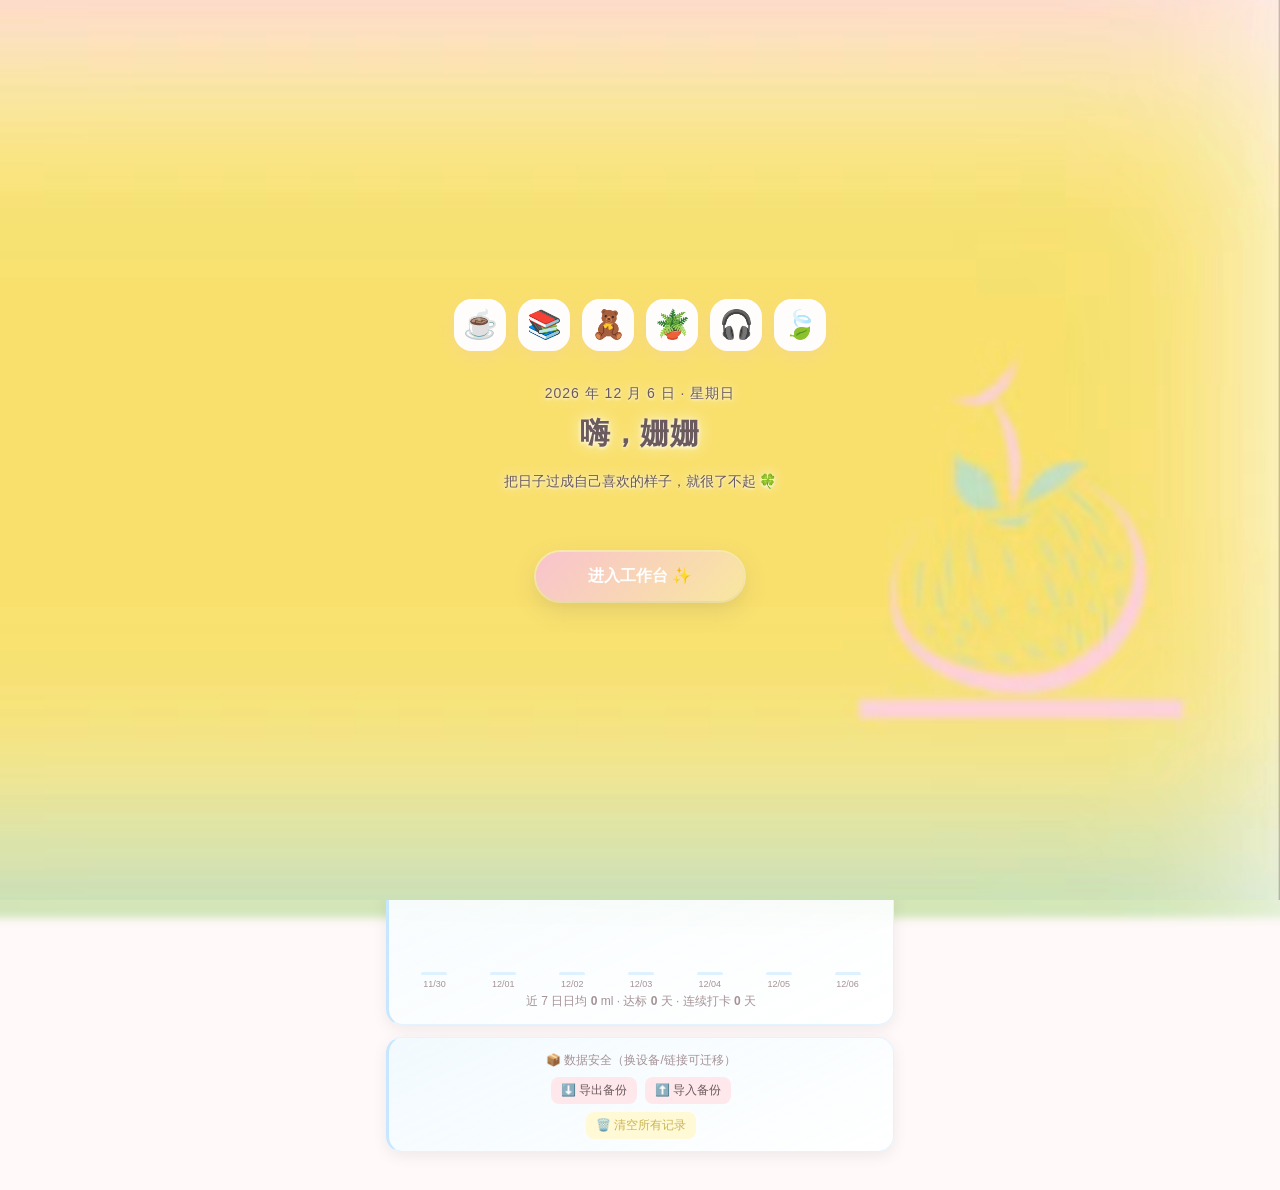
==== commit e65524a8: "Add files via upload" ====
--- a/index.html
+++ b/index.html
@@ -8,13 +8,13 @@
 <meta name="mobile-web-app-capable" content="yes">
 <meta name="apple-mobile-web-app-status-bar-style" content="default">
 <meta name="apple-mobile-web-app-title" content="姗姗工作台">
-<link rel="manifest" href="manifest.json?v=20261112i">
-<link rel="icon" href="favicon-64.png?v=20261112i" type="image/png" sizes="64x64">
-<link rel="icon" href="icon.svg?v=20261112i" type="image/svg+xml">
-<link rel="apple-touch-icon" href="apple-touch-icon.png?v=20261112i" sizes="180x180">
+<link rel="manifest" href="manifest.json?v=20261112k">
+<link rel="icon" href="favicon-64.png?v=20261112k" type="image/png" sizes="64x64">
+<link rel="icon" href="icon.svg?v=20261112k" type="image/svg+xml">
+<link rel="apple-touch-icon" href="apple-touch-icon.png?v=20261112k" sizes="180x180">
 <title>姗姗工作台</title>
-<link rel="stylesheet" href="style.css?v=20261112i">
-<link rel="stylesheet" href="habit.css?v=20261112i">
+<link rel="stylesheet" href="style.css?v=20261112k">
+<link rel="stylesheet" href="habit.css?v=20261112k">
 </head>
 <body>
 
@@ -33,13 +33,13 @@
 <!-- 主内容区 -->
 <main id="main"></main>
 
-<script src="lunar.js?v=20261112i"></script>
-<script src="icons.js?v=20261112i"></script>
-<script src="app.js?v=20261112i"></script>
-<script src="app2.js?v=20261112i"></script>
-<script src="habit.js?v=20261112i"></script>
-<script src="focus.js?v=20261112i"></script>
-<script src="app4.js?v=20261112i"></script>
-<script src="app6.js?v=20261112i"></script>
+<script src="lunar.js?v=20261112k"></script>
+<script src="icons.js?v=20261112k"></script>
+<script src="app.js?v=20261112k"></script>
+<script src="app2.js?v=20261112k"></script>
+<script src="habit.js?v=20261112k"></script>
+<script src="focus.js?v=20261112k"></script>
+<script src="app4.js?v=20261112k"></script>
+<script src="app6.js?v=20261112k"></script>
 </body>
 </html>
--- a/style.css
+++ b/style.css
@@ -61,34 +61,36 @@
   box-shadow:0 8px 24px rgba(107,90,94,.18),0 0 0 2px rgba(255,255,255,.45);
 }
 .sp-enter:active{transform:scale(.96);}
-/* ============ 底部固定快捷栏 ============ */
+/* ============ 底部固定快捷栏（手机优先） ============ */
 #sidebar{
-  position:fixed;top:0;left:0;bottom:0;width:var(--sw);z-index:60;
-  background:rgba(255,255,255,.82);backdrop-filter:blur(12px);
-  border-right:1px solid rgba(255,255,255,.45);
-  display:flex;flex-direction:column;align-items:stretch;justify-content:flex-start;
-  padding:12px 0;gap:5px;overflow-y:auto;overflow-x:hidden;
-  box-shadow:2px 0 18px rgba(107,90,94,.12);
-}
+  position:fixed;left:10px;top:50%;transform:translateY(-50%);z-index:60;
+  width:60px;max-height:calc(100vh - 28px);
+  background:rgba(255,255,255,.80);backdrop-filter:blur(16px);
+  border:1px solid rgba(255,255,255,.6);border-radius:22px;
+  display:flex;flex-direction:column;align-items:center;justify-content:center;
+  padding:8px 5px;gap:3px;overflow-y:auto;overflow-x:hidden;scrollbar-width:none;
+  box-shadow:0 8px 30px rgba(107,90,94,.16);
+}
+#sidebar::-webkit-scrollbar{display:none;}
 .tb-item{
-  width:100%;padding:9px 2px 7px;margin:0;border-radius:14px;cursor:pointer;
-  display:flex;flex-direction:column;align-items:center;justify-content:center;gap:4px;
-  color:var(--muted);font-size:9px;line-height:1.15;text-decoration:none;
+  width:100%;flex:none;padding:7px 0;margin:0;border-radius:14px;cursor:pointer;
+  display:flex;flex-direction:column;align-items:center;justify-content:center;gap:2px;
+  color:var(--muted);font-size:9px;line-height:1.1;text-decoration:none;
 }
 .tb-item .ic{
-  width:42px;height:42px;display:flex;align-items:center;justify-content:center;
-  border-radius:16px;overflow:hidden;flex:none;
+  width:36px;height:36px;display:flex;align-items:center;justify-content:center;
+  border-radius:13px;overflow:hidden;flex:none;
   background:var(--ic-soft,var(--ic-bg));
-  box-shadow:0 4px 14px rgba(248,195,205,.20);
-}
-.tb-item .ic .emoji-ic{font-size:21px;}
-.tb-item .nm{text-align:center;white-space:nowrap;letter-spacing:.2px;}
+  box-shadow:0 3px 10px rgba(248,195,205,.20);
+}
+.tb-item .ic .emoji-ic{font-size:19px;}
+.tb-item .nm{text-align:center;white-space:nowrap;max-width:100%;overflow:hidden;text-overflow:ellipsis;letter-spacing:0;font-size:9px;}
 .tb-item.active{
   background:var(--mod-soft);
-  color:var(--ink);font-weight:600;
-}
-.tb-item.active .ic{background:var(--mod-ic);box-shadow:0 0 0 2px var(--mod),0 6px 18px rgba(107,90,94,.16);}
-.tb-item:active{transform:scale(.95);}
+  color:var(--mod-deep);font-weight:600;
+}
+.tb-item.active .ic{background:var(--mod-ic);box-shadow:0 0 0 2px var(--mod),0 4px 12px rgba(107,90,94,.14);}
+.tb-item:active{transform:scale(.94);}
 /* ============ 首页模块网格 ============ */
 .mod-grid{display:grid;grid-template-columns:repeat(3,1fr);gap:12px;}
 .mod-card{
@@ -143,7 +145,7 @@
 .wt-bar2.ok{background:var(--mod);}
 .wt-col span{font-size:9px;color:var(--muted);white-space:nowrap;}
 /* ============ 主区 ============ */
-#main{padding:18px 16px;max-width:860px;margin-left:calc(var(--sw) + 22px);margin-right:auto;}
+#main{padding:18px 16px 26px;max-width:540px;margin:0 auto 0 max(84px, calc(50% - 270px));}
 .page-title{font-size:20px;font-weight:700;margin-bottom:4px;border-left:4px solid var(--mod);padding-left:10px;}
 .page-sub{color:var(--muted);font-size:12px;margin-bottom:14px;}
 .subtabs{display:flex;flex-wrap:wrap;gap:8px;margin:12px 0 14px;}
@@ -306,8 +308,10 @@
 
 /* 手机适配 */
 @media (max-width:480px){
-  :root{--sw:64px;}
-  #main{padding:14px 10px;margin-left:calc(var(--sw) + 10px);}
+  :root{--bh:58px;}
+  #sidebar{left:8px;width:54px;padding:7px 4px;}
+  .tb-item .ic{width:32px;height:32px;}
+  #main{padding:14px 12px 22px;margin-left:74px;max-width:none;}
   .stat .num{font-size:19px;}
   .stat-grid{gap:7px;}
   input,select{padding:9px 8px;}
@@ -545,7 +549,7 @@
 .ld2-debt-right{text-align:right;}
 .ld2-debt-right b{display:block;font-size:16px;color:#4E445F;}
 .ld2-debt-foot{position:absolute;left:12px;bottom:8px;font-size:10px;color:#B3A7C4;}
-.ld2-fab{position:fixed;right:max(18px,calc(50vw - 210px));bottom:34px;width:54px;height:54px;border:none;border-radius:50%;background:#6E9BD6;color:#fff;font-size:28px;cursor:pointer;z-index:60;box-shadow:0 6px 18px rgba(90,130,190,.4);}
+.ld2-fab{position:fixed;right:max(18px,calc(50vw - 210px));bottom:24px;width:54px;height:54px;border:none;border-radius:50%;background:#6E9BD6;color:#fff;font-size:28px;cursor:pointer;z-index:60;box-shadow:0 6px 18px rgba(90,130,190,.4);}
 .ld2-fabhint{display:none;}
 .ld2-detail{padding:16px;}
 .ld2-person{display:flex;align-items:center;gap:10px;border-bottom:1px solid #F3EFF8;padding-bottom:12px;font-size:16px;color:#5F5570;}
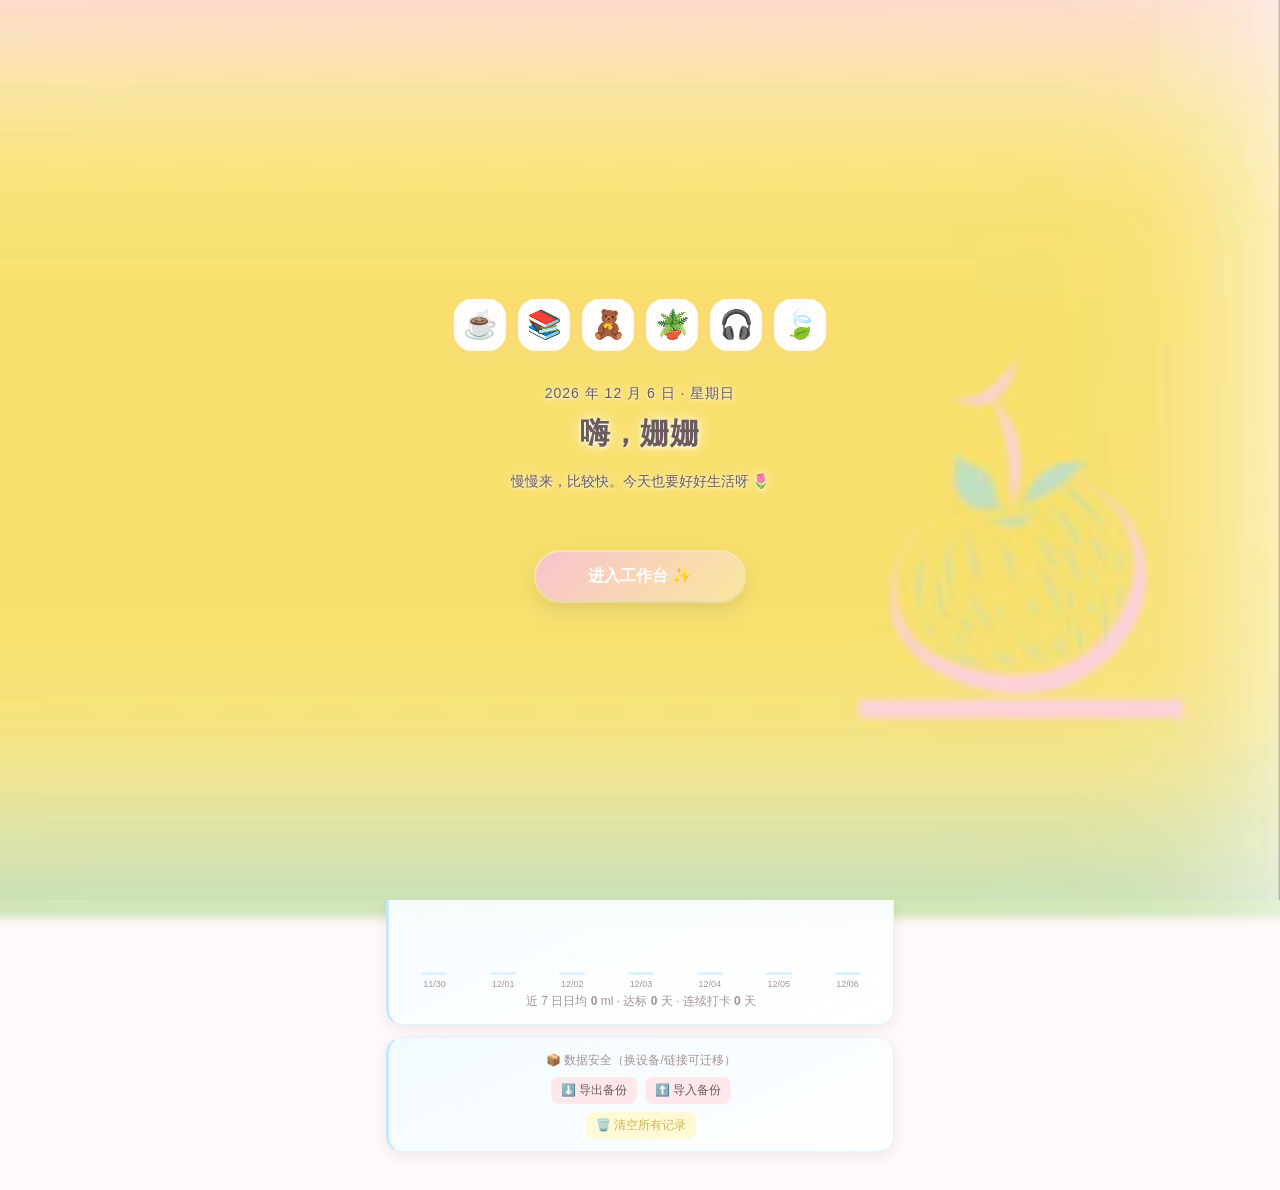
==== commit 4b754636: "Add files via upload" ====
--- a/index.html
+++ b/index.html
@@ -8,13 +8,13 @@
 <meta name="mobile-web-app-capable" content="yes">
 <meta name="apple-mobile-web-app-status-bar-style" content="default">
 <meta name="apple-mobile-web-app-title" content="姗姗工作台">
-<link rel="manifest" href="manifest.json?v=20261112k">
-<link rel="icon" href="favicon-64.png?v=20261112k" type="image/png" sizes="64x64">
-<link rel="icon" href="icon.svg?v=20261112k" type="image/svg+xml">
-<link rel="apple-touch-icon" href="apple-touch-icon.png?v=20261112k" sizes="180x180">
+<link rel="manifest" href="manifest.json?v=20261112l">
+<link rel="icon" href="favicon-64.png?v=20261112l" type="image/png" sizes="64x64">
+<link rel="icon" href="icon.svg?v=20261112l" type="image/svg+xml">
+<link rel="apple-touch-icon" href="apple-touch-icon.png?v=20261112l" sizes="180x180">
 <title>姗姗工作台</title>
-<link rel="stylesheet" href="style.css?v=20261112k">
-<link rel="stylesheet" href="habit.css?v=20261112k">
+<link rel="stylesheet" href="style.css?v=20261112l">
+<link rel="stylesheet" href="habit.css?v=20261112l">
 </head>
 <body>
 
@@ -33,13 +33,13 @@
 <!-- 主内容区 -->
 <main id="main"></main>
 
-<script src="lunar.js?v=20261112k"></script>
-<script src="icons.js?v=20261112k"></script>
-<script src="app.js?v=20261112k"></script>
-<script src="app2.js?v=20261112k"></script>
-<script src="habit.js?v=20261112k"></script>
-<script src="focus.js?v=20261112k"></script>
-<script src="app4.js?v=20261112k"></script>
-<script src="app6.js?v=20261112k"></script>
+<script src="lunar.js?v=20261112l"></script>
+<script src="icons.js?v=20261112l"></script>
+<script src="app.js?v=20261112l"></script>
+<script src="app2.js?v=20261112l"></script>
+<script src="habit.js?v=20261112l"></script>
+<script src="focus.js?v=20261112l"></script>
+<script src="app4.js?v=20261112l"></script>
+<script src="app6.js?v=20261112l"></script>
 </body>
 </html>
--- a/style.css
+++ b/style.css
@@ -17,6 +17,7 @@
   font-family:-apple-system,BlinkMacSystemFont,"PingFang SC","Microsoft YaHei",sans-serif;
   background:#FFF9F9;
   min-height:100vh;color:var(--ink);font-size:14px;
+  padding-top:env(safe-area-inset-top, 0px);
 }
 body::before{
   content:'';position:fixed;inset:0;z-index:-1;
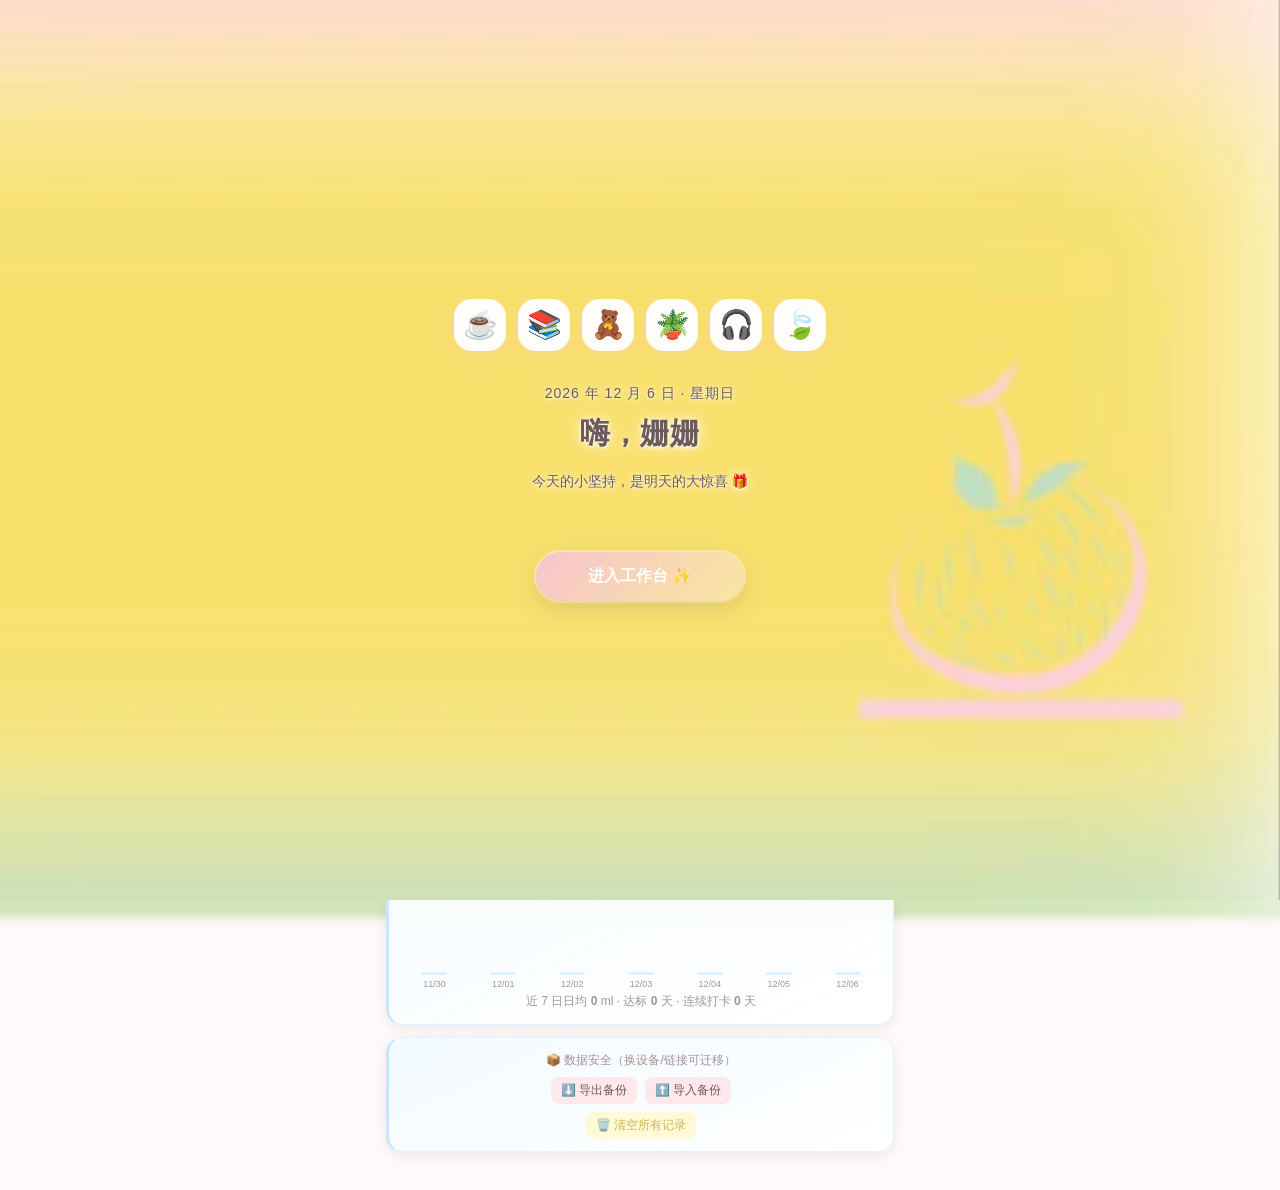
==== commit 5210f512: "Add files via upload" ====
--- a/index.html
+++ b/index.html
@@ -8,13 +8,13 @@
 <meta name="mobile-web-app-capable" content="yes">
 <meta name="apple-mobile-web-app-status-bar-style" content="default">
 <meta name="apple-mobile-web-app-title" content="姗姗工作台">
-<link rel="manifest" href="manifest.json?v=20261112l">
-<link rel="icon" href="favicon-64.png?v=20261112l" type="image/png" sizes="64x64">
-<link rel="icon" href="icon.svg?v=20261112l" type="image/svg+xml">
-<link rel="apple-touch-icon" href="apple-touch-icon.png?v=20261112l" sizes="180x180">
+<link rel="manifest" href="manifest.json?v=20261112m">
+<link rel="icon" href="favicon-64.png?v=20261112m" type="image/png" sizes="64x64">
+<link rel="icon" href="icon.svg?v=20261112m" type="image/svg+xml">
+<link rel="apple-touch-icon" href="apple-touch-icon.png?v=20261112m" sizes="180x180">
 <title>姗姗工作台</title>
-<link rel="stylesheet" href="style.css?v=20261112l">
-<link rel="stylesheet" href="habit.css?v=20261112l">
+<link rel="stylesheet" href="style.css?v=20261112m">
+<link rel="stylesheet" href="habit.css?v=20261112m">
 </head>
 <body>
 
@@ -33,13 +33,13 @@
 <!-- 主内容区 -->
 <main id="main"></main>
 
-<script src="lunar.js?v=20261112l"></script>
-<script src="icons.js?v=20261112l"></script>
-<script src="app.js?v=20261112l"></script>
-<script src="app2.js?v=20261112l"></script>
-<script src="habit.js?v=20261112l"></script>
-<script src="focus.js?v=20261112l"></script>
-<script src="app4.js?v=20261112l"></script>
-<script src="app6.js?v=20261112l"></script>
+<script src="lunar.js?v=20261112m"></script>
+<script src="icons.js?v=20261112m"></script>
+<script src="app.js?v=20261112m"></script>
+<script src="app2.js?v=20261112m"></script>
+<script src="habit.js?v=20261112m"></script>
+<script src="focus.js?v=20261112m"></script>
+<script src="app4.js?v=20261112m"></script>
+<script src="app6.js?v=20261112m"></script>
 </body>
 </html>
--- a/style.css
+++ b/style.css
@@ -582,6 +582,9 @@
 .ld2-acct:last-of-type{border-bottom:none;}
 .ld2-acct b{flex:1;font-weight:500;}
 .ld2-acct-bal{font-weight:700;font-variant-numeric:tabular-nums;}
+.ld2-acct-input{width:86px;border:1px solid #EFE8F7;border-radius:8px;padding:5px 7px;background:#FDFBFF;color:#5F5570;font-size:13px;text-align:right;font-variant-numeric:tabular-nums;}
+.ld-mini{border:none;background:var(--mod-ic,#EDE5FA);color:#5F5570;border-radius:8px;padding:5px 9px;cursor:pointer;font-size:12px;white-space:nowrap;}
+.ld-mini.ghost{background:transparent;color:#A99CBB;}
 .ld2-addacct{display:flex;flex-wrap:wrap;gap:6px;margin-top:12px;}
 .ld2-addacct input{flex:1;min-width:110px;border:1px solid #EFE8F7;border-radius:10px;padding:8px;background:#FDFBFF;color:#5F5570;}
 .ld2-addacct button{border:none;background:#C9B6F5;color:#fff;border-radius:10px;padding:8px 12px;cursor:pointer;}
--- a/habit.css
+++ b/habit.css
@@ -13,6 +13,10 @@
 .hb-wdays,.hb-cells{display:grid;grid-template-columns:repeat(7,1fr);gap:2px;}
 .hb-wd{text-align:center;font-size:10px;color:#bcbcc6;line-height:1.5;}
 .hb-wd b{display:block;font-size:13px;font-weight:600;color:#aaaab4;}
+.hb-wd.today b{color:#fff;background:var(--mod,#F8C3CD);border-radius:8px;padding:1px 0;}
+.hb-cell.locked{cursor:default;opacity:.5;}
+.hb-cell.locked:active{background:transparent;}
+.hb-cell.today{background:var(--mod-soft,rgba(248,195,205,.2));}
 .hb-card{background:#fff;border-radius:18px;padding:10px 12px;margin-bottom:10px;box-shadow:0 2px 10px rgba(107,90,94,.07);border:1px solid rgba(240,240,246,.9);}
 .hb-line1{margin-bottom:2px;}
 .hb-name{font-size:15px;font-weight:700;color:var(--hi);letter-spacing:.5px;cursor:pointer;}
